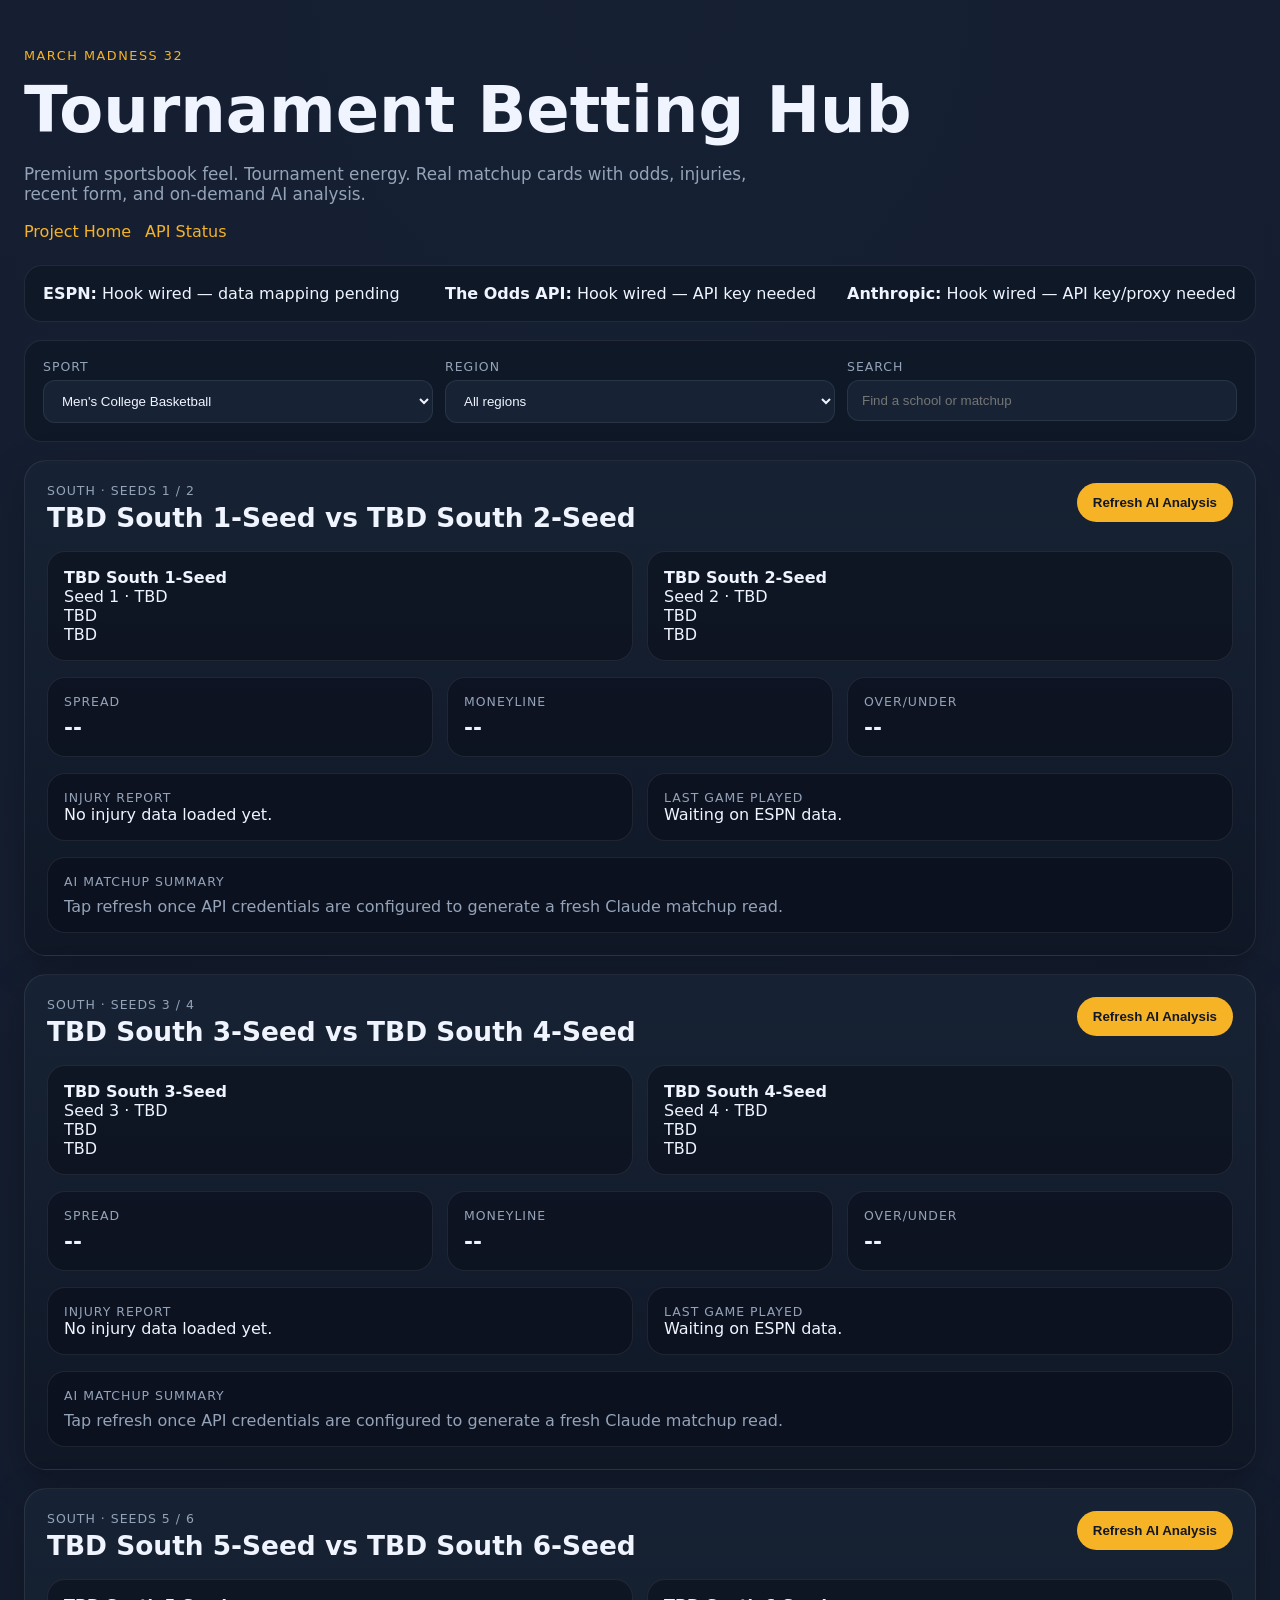
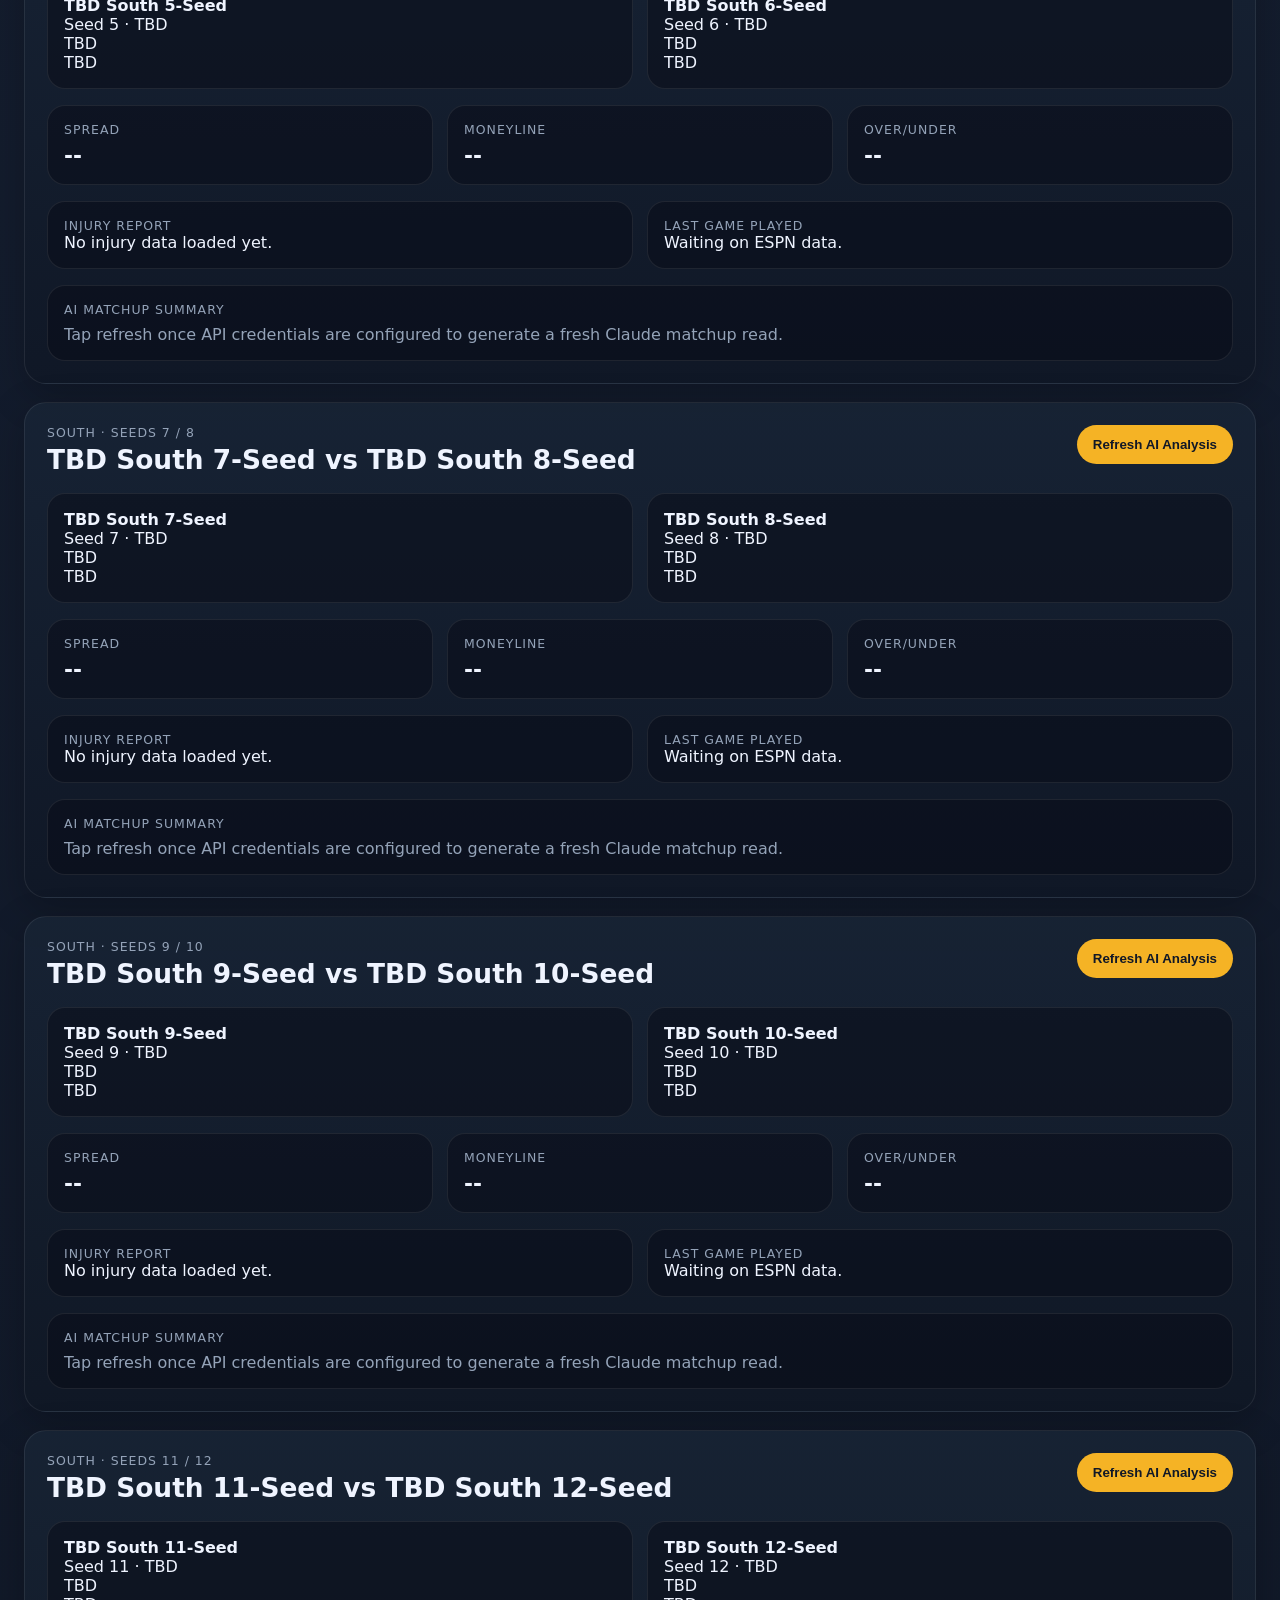
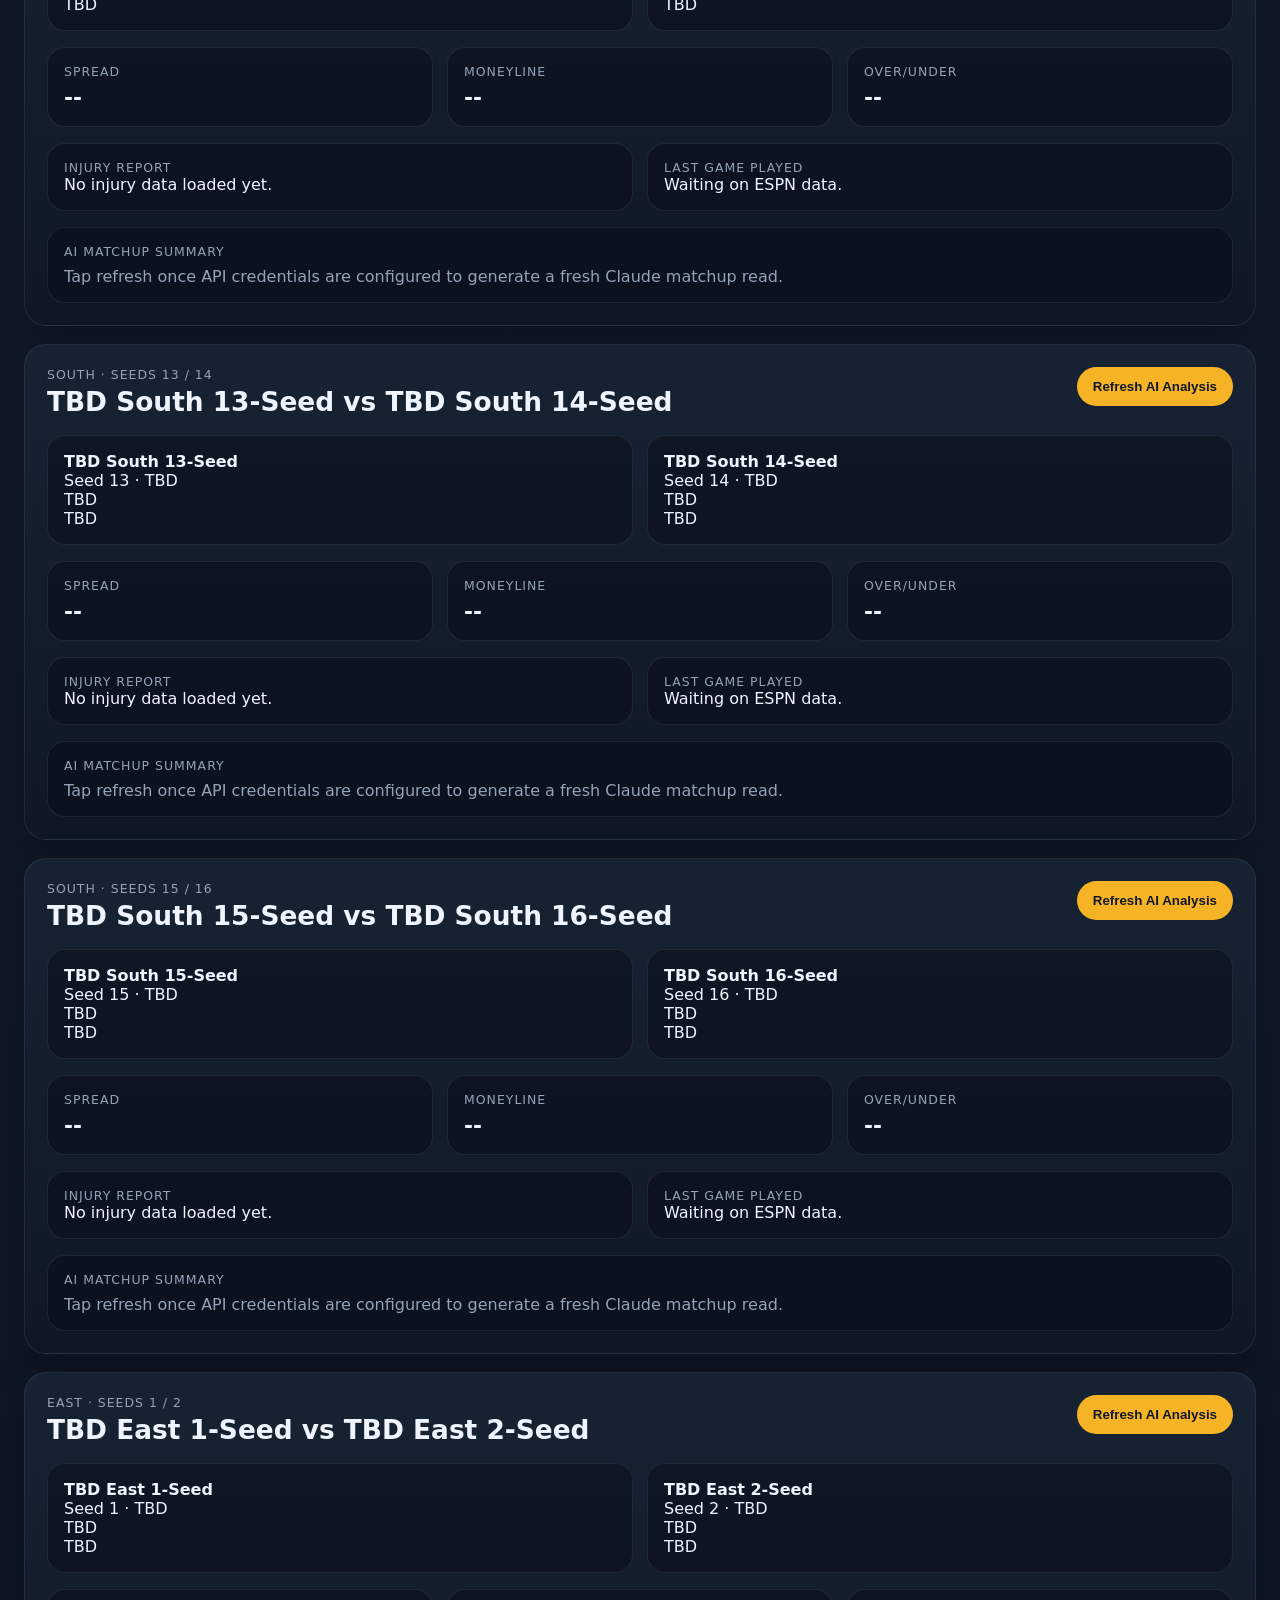
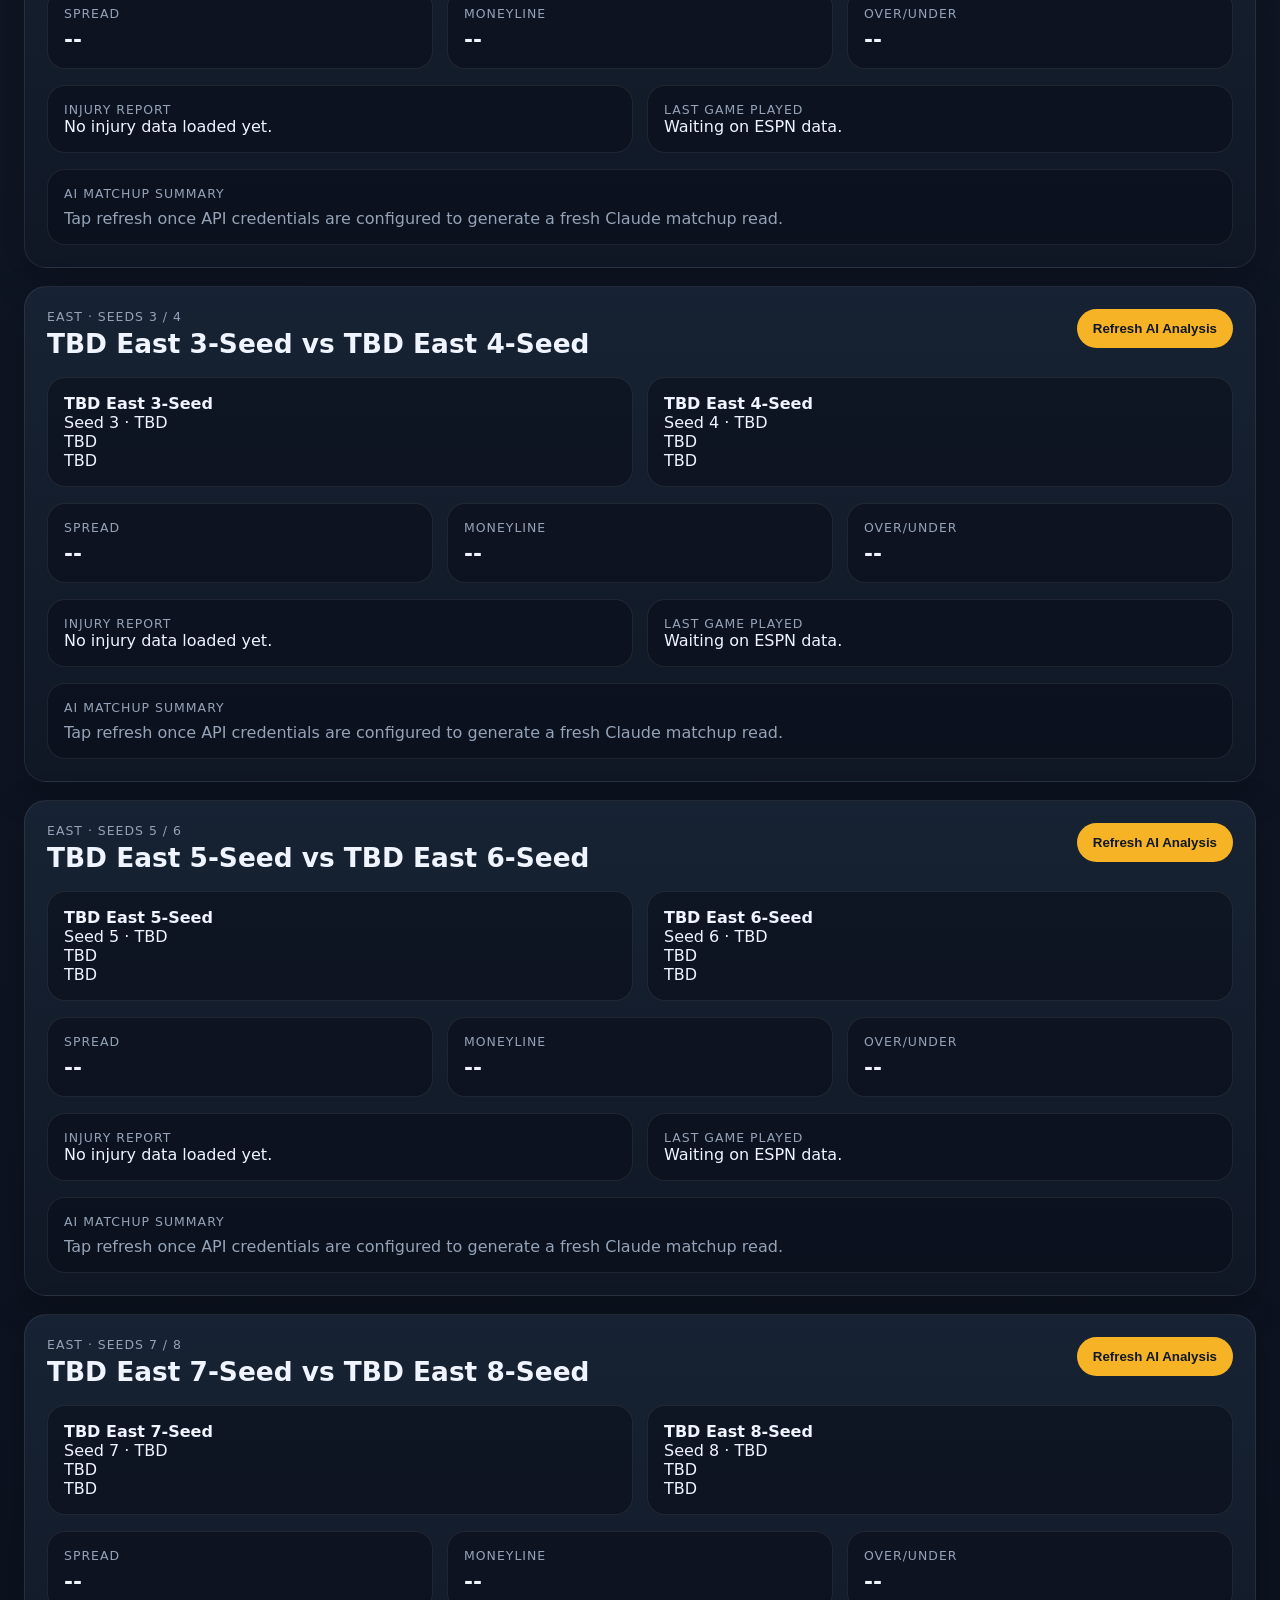
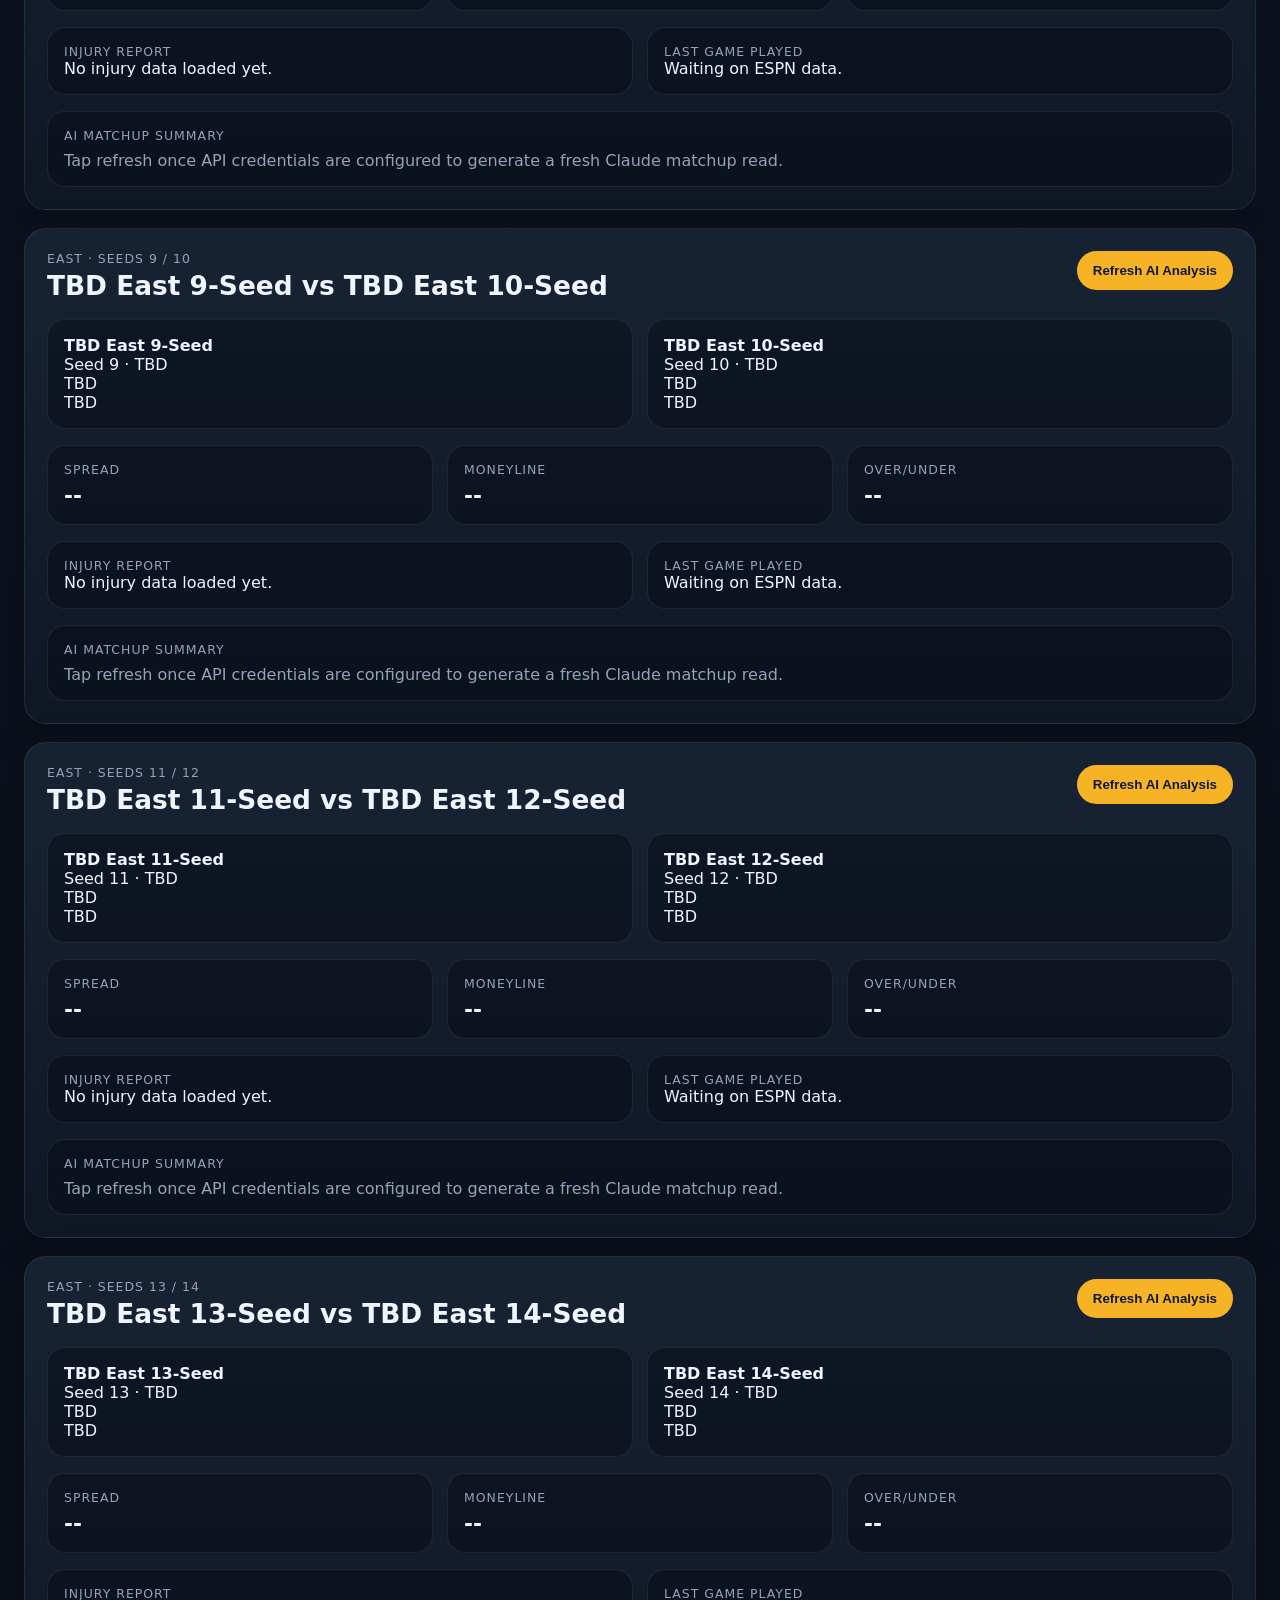
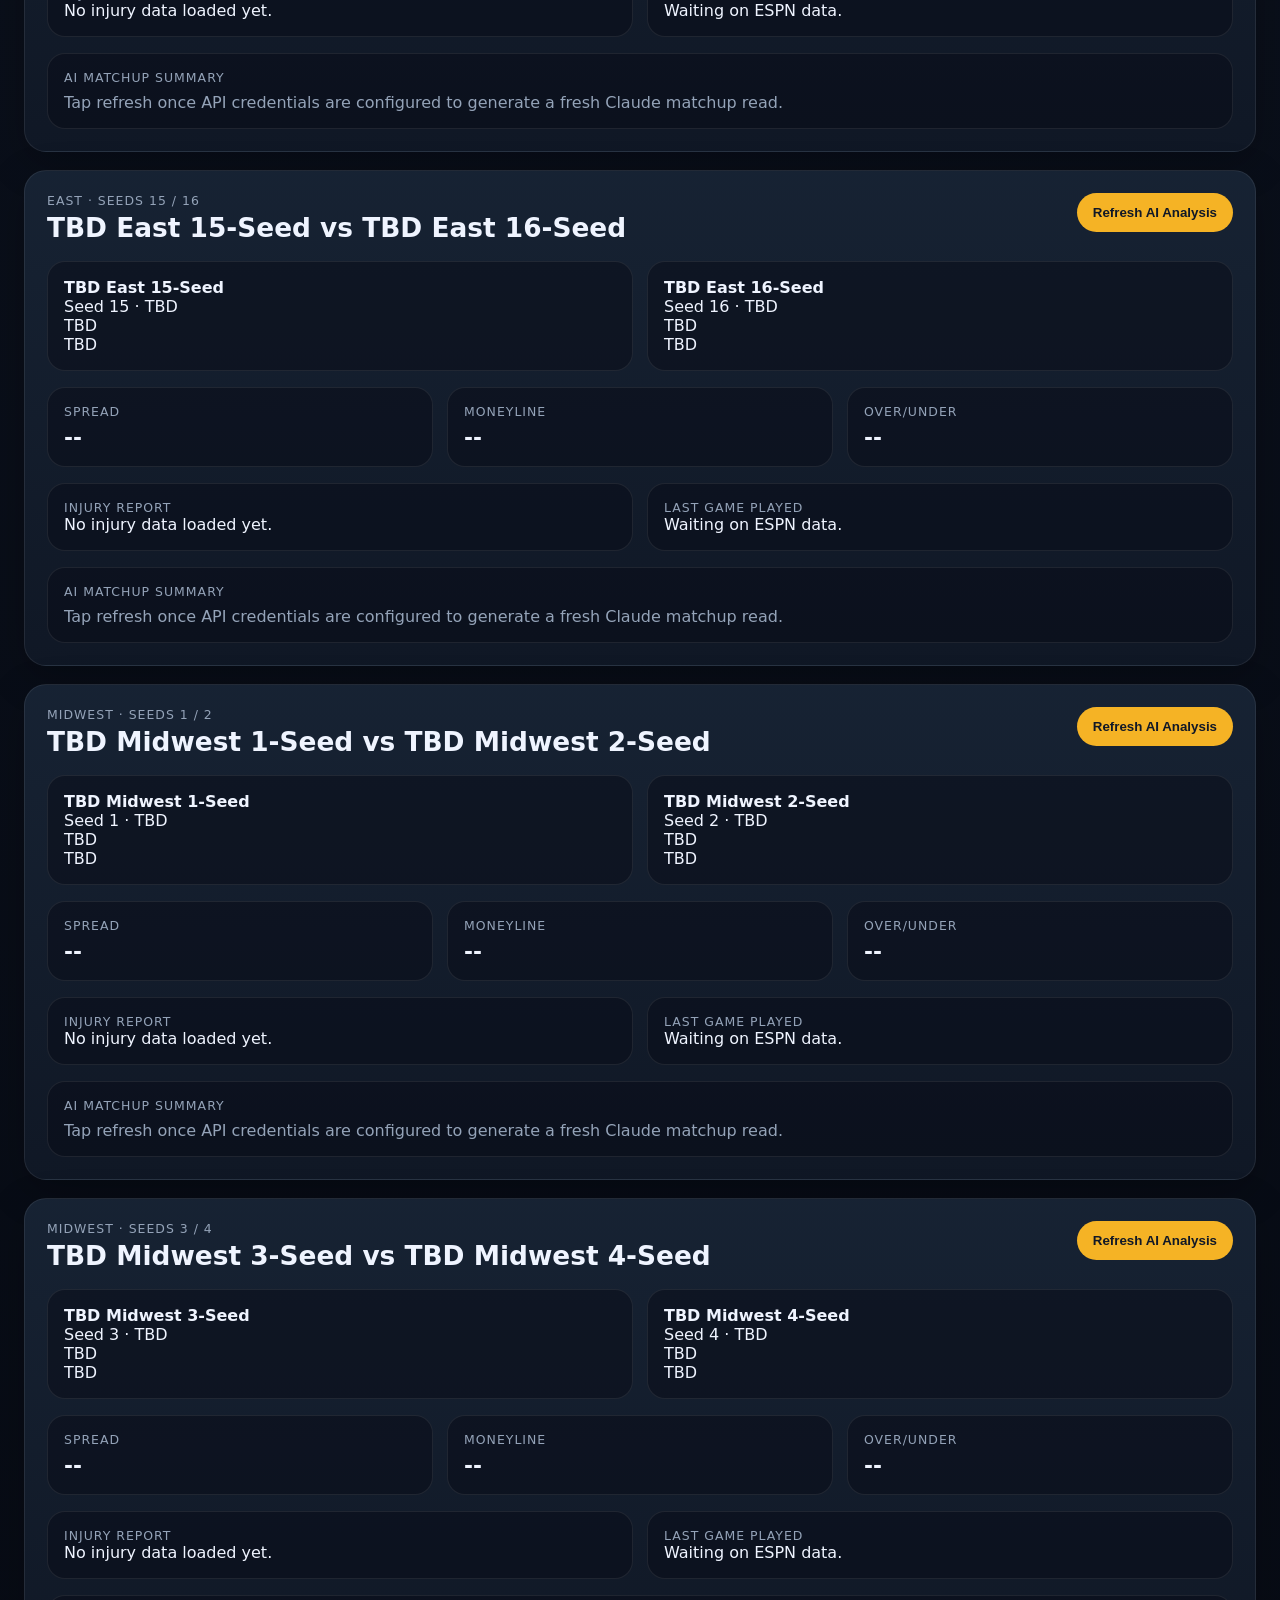
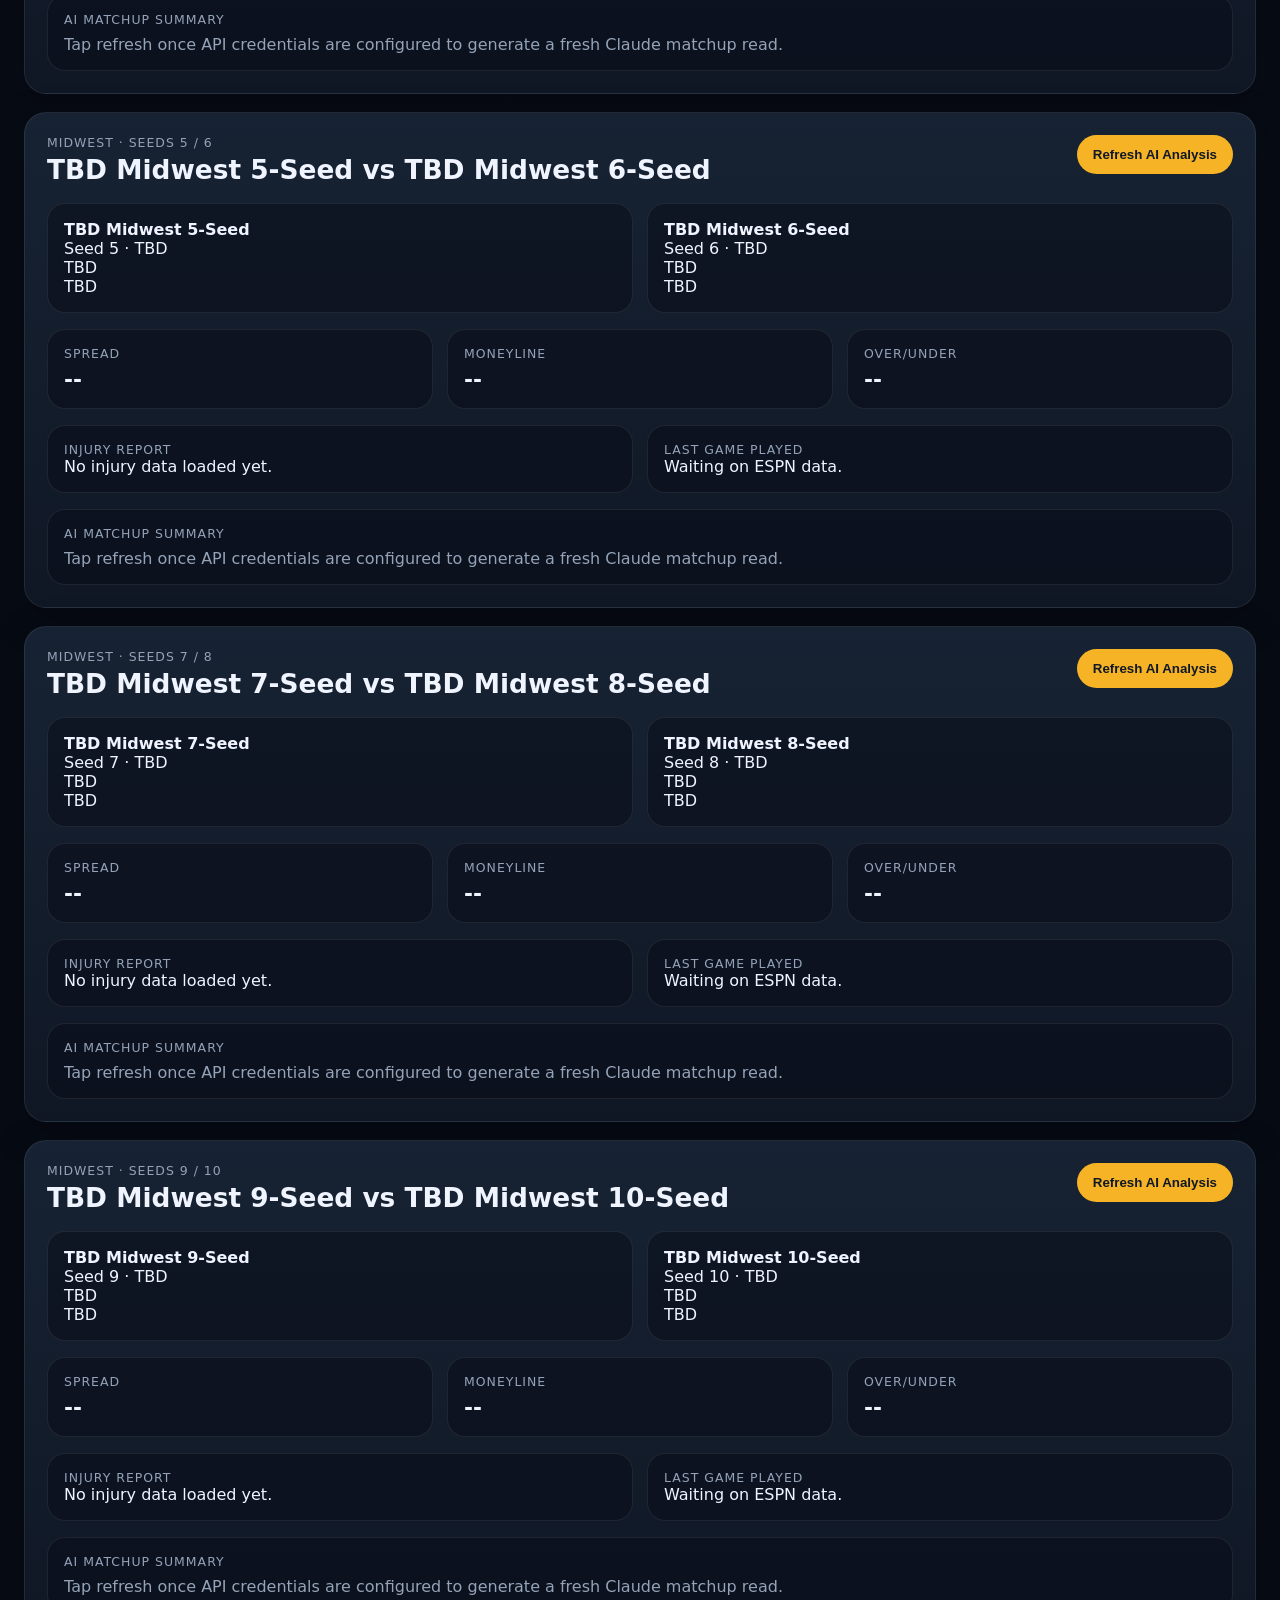
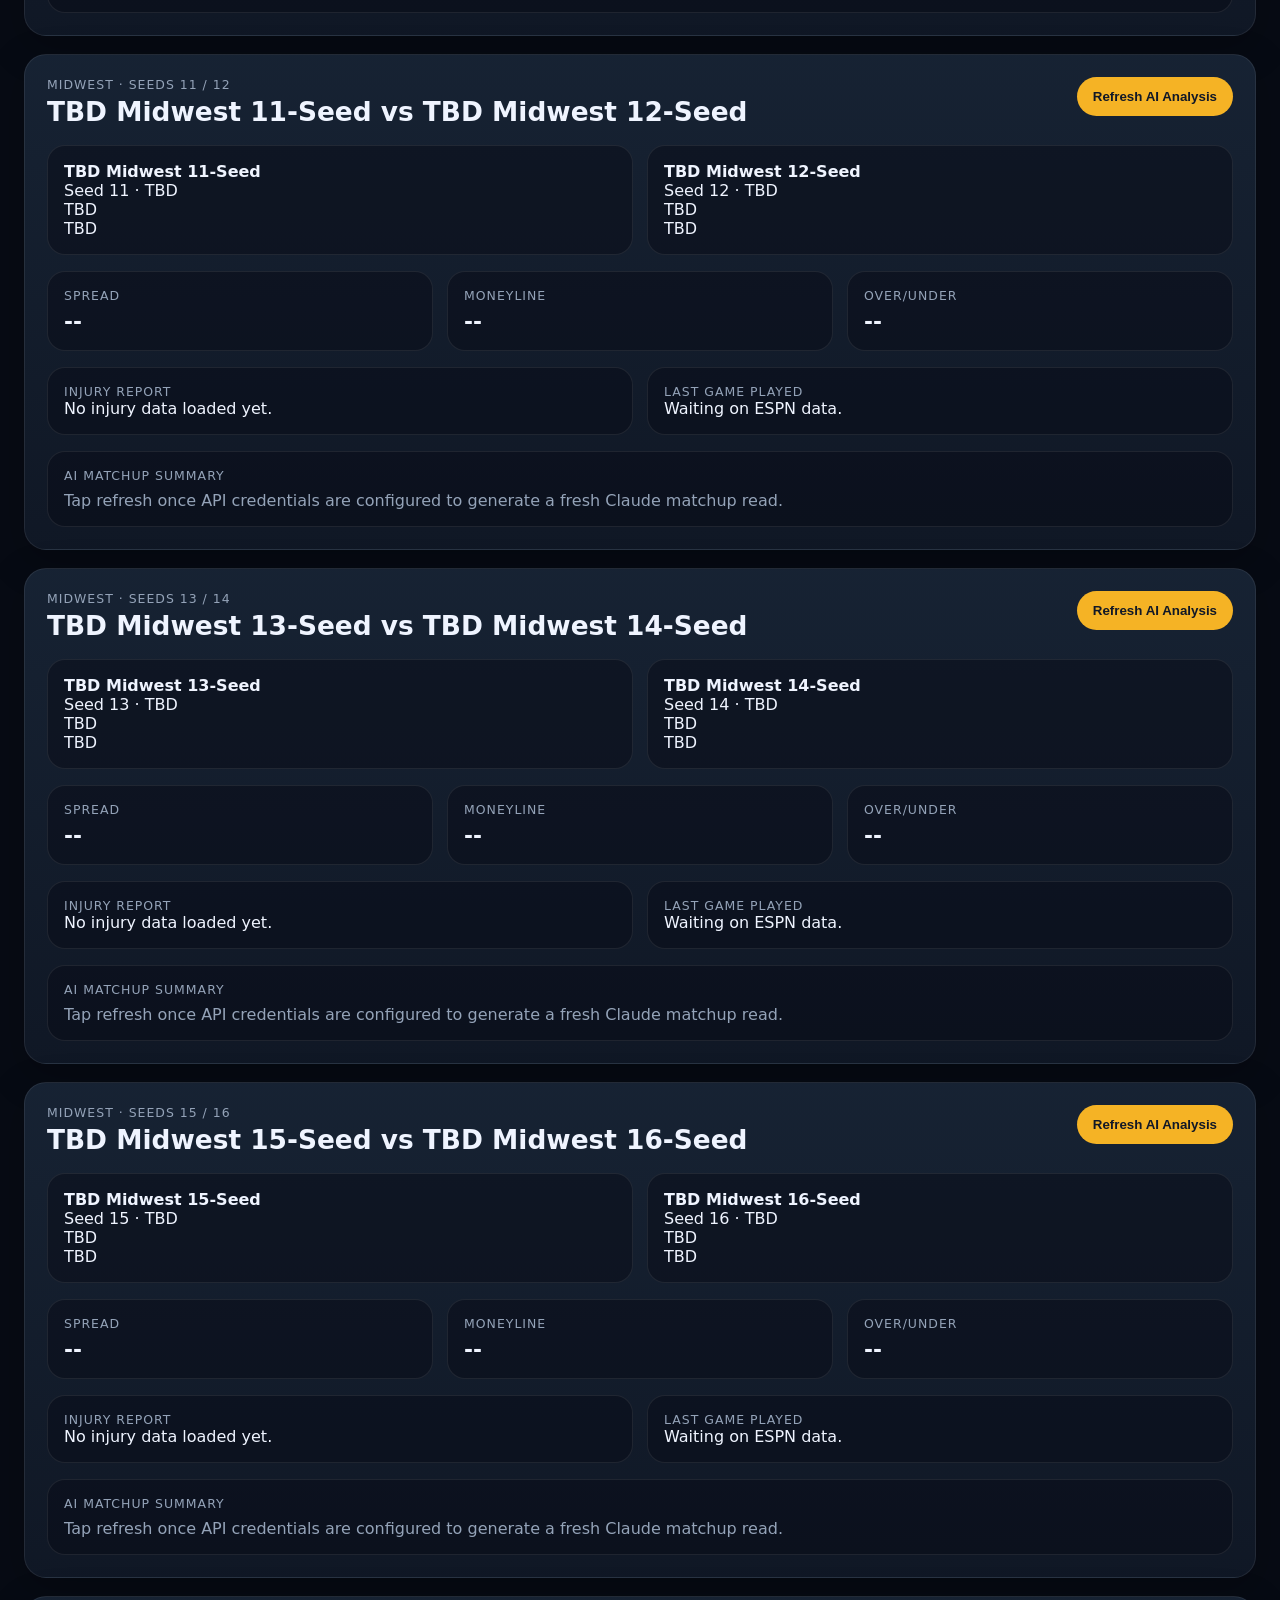
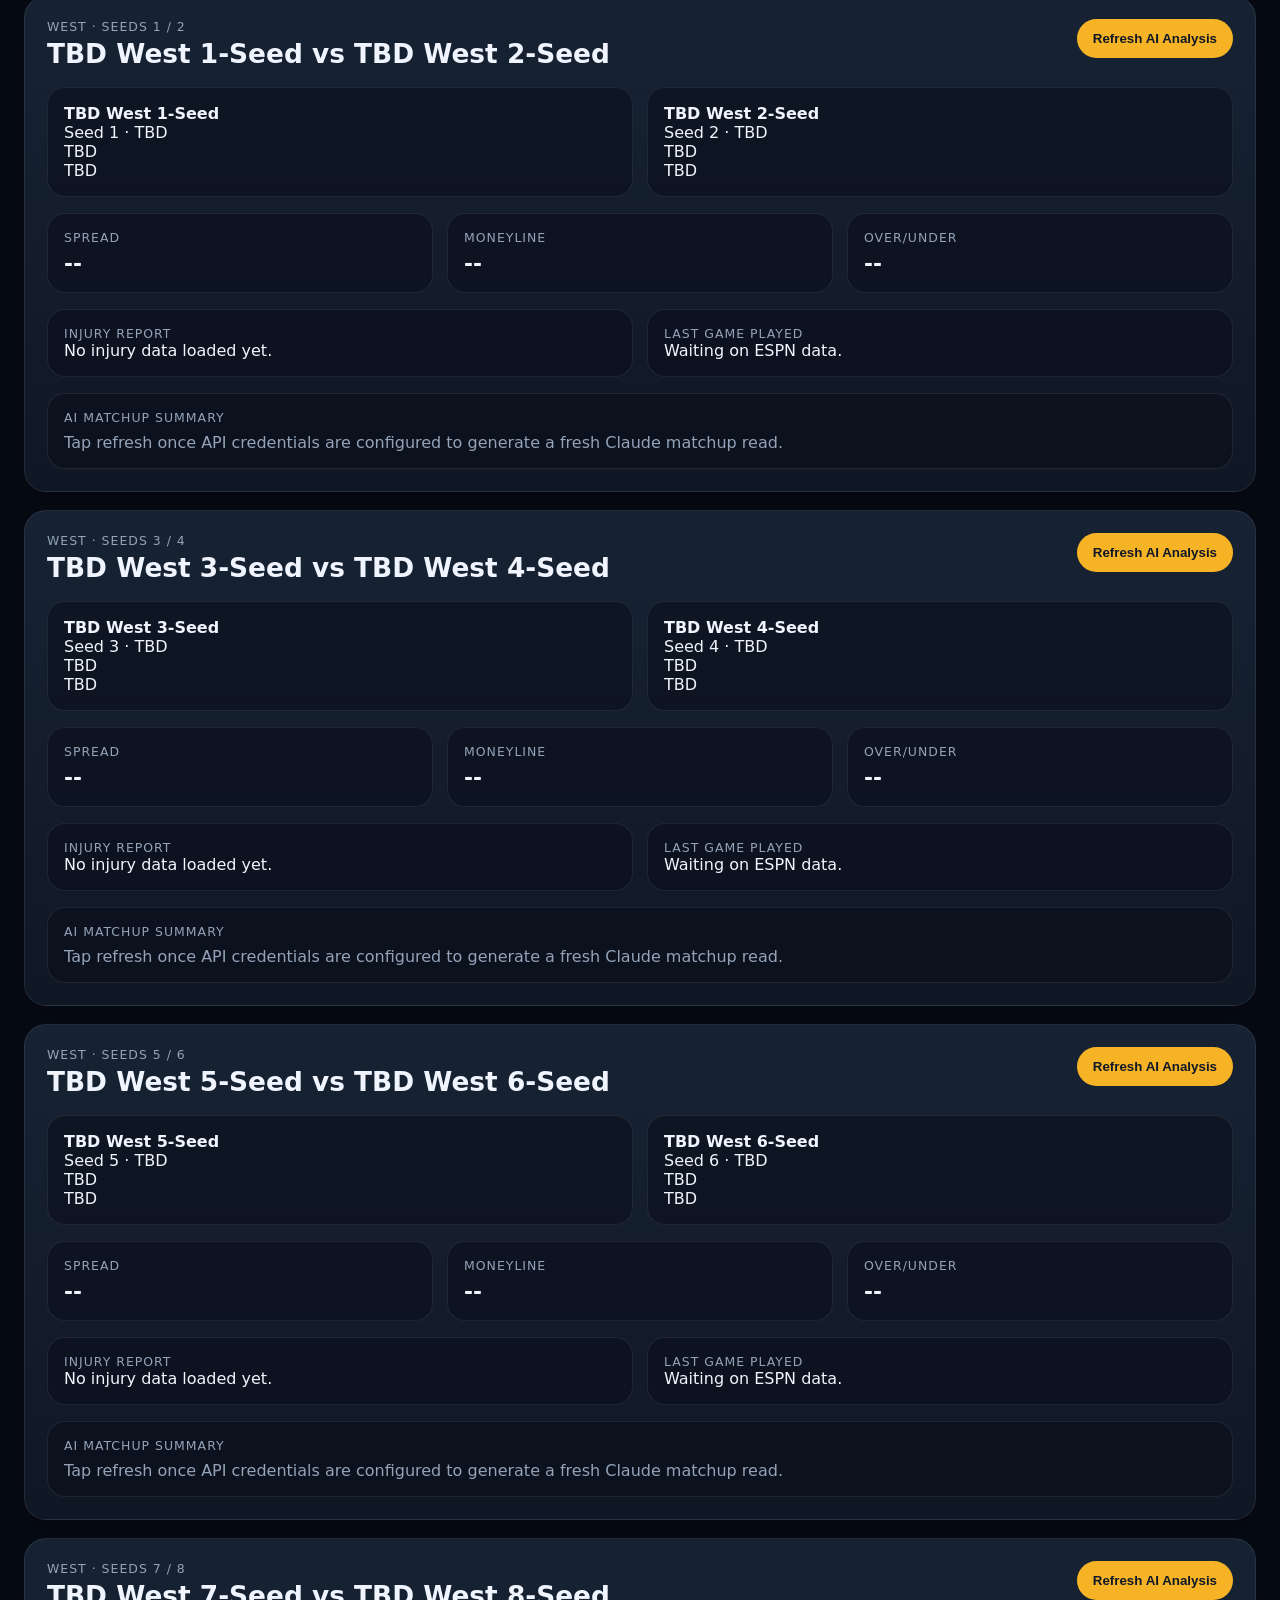
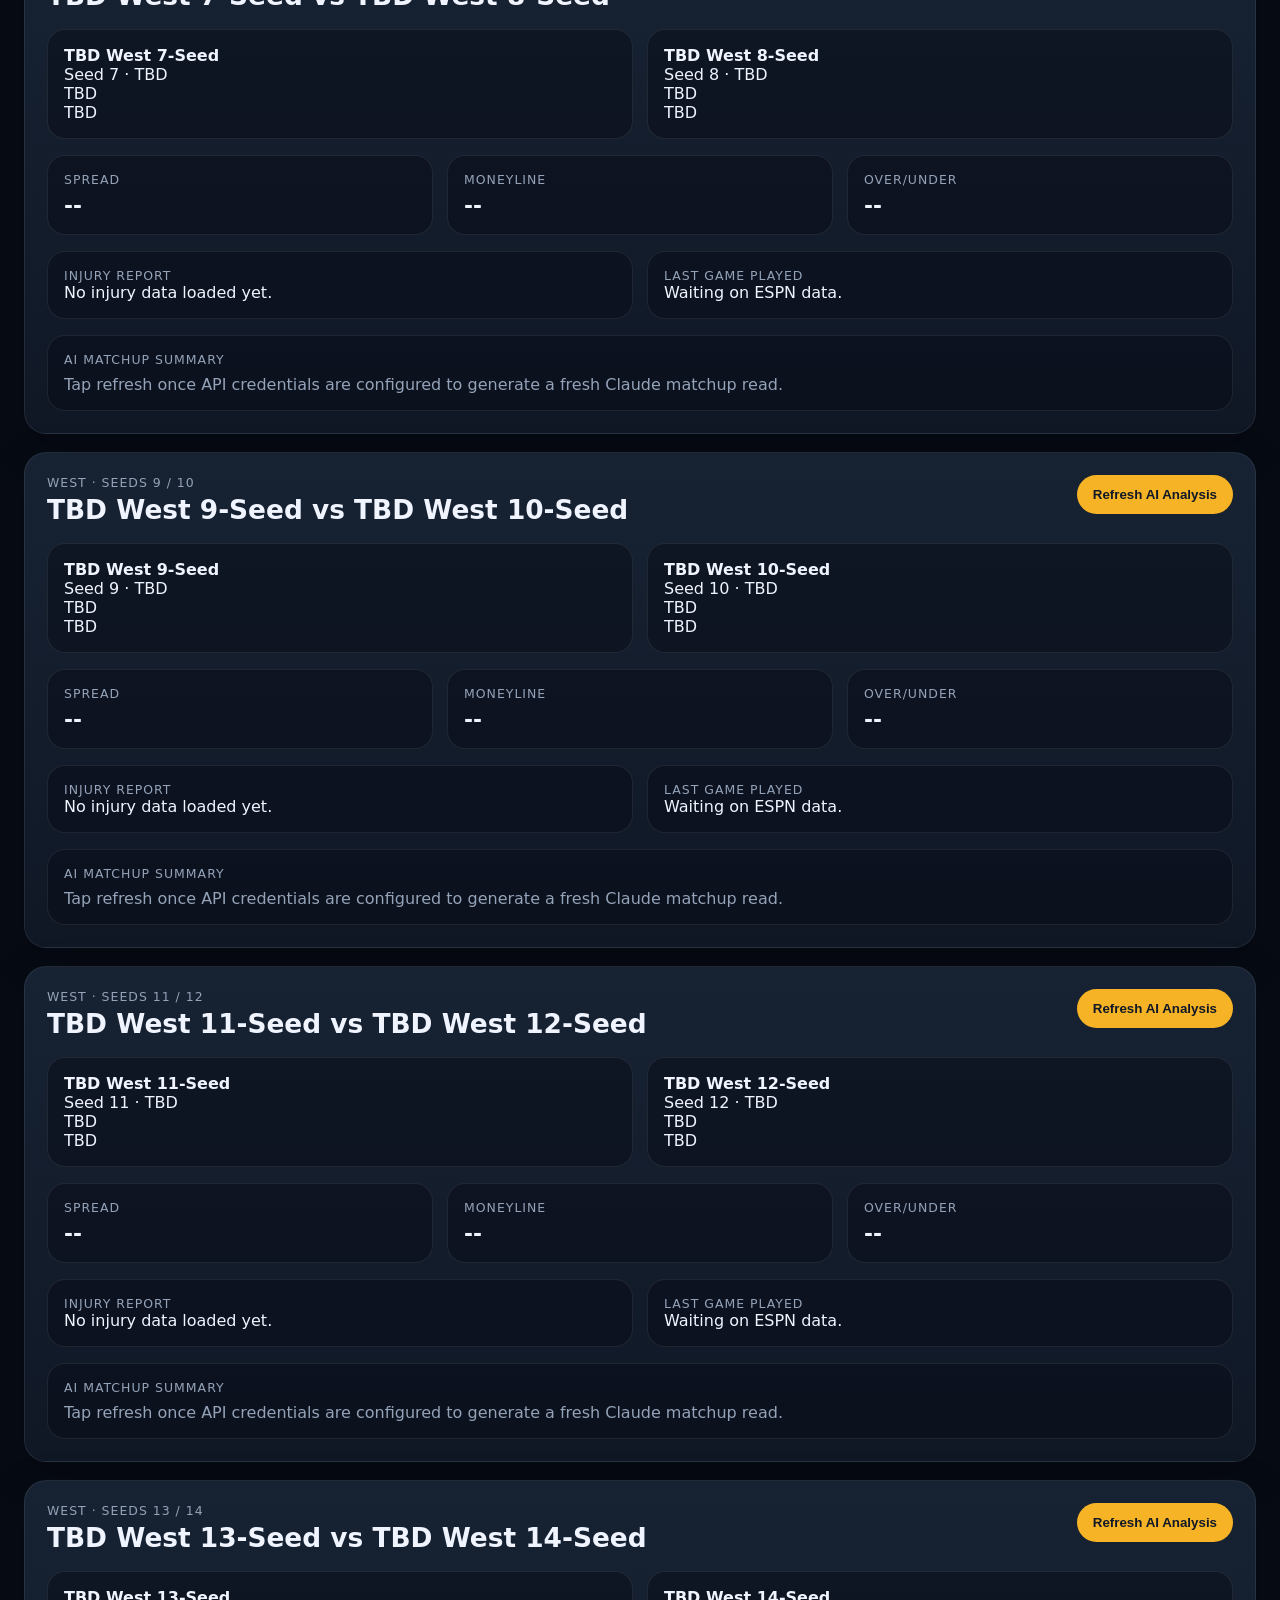
==== betting.html @ 2c8cf5ae "Build initial madness32 betting hub shell" ====
<!DOCTYPE html>
<html lang="en">
<head>
  <meta charset="UTF-8" />
  <meta name="viewport" content="width=device-width, initial-scale=1.0" />
  <title>March Madness 32 — Tournament Betting</title>
  <meta name="description" content="Tournament betting hub for March Madness 32" />
  <link rel="stylesheet" href="style.css" />
</head>
<body class="betting-body">
  <header class="betting-hero">
    <div class="eyebrow">March Madness 32</div>
    <h1>Tournament Betting Hub</h1>
    <p>Premium sportsbook feel. Tournament energy. Real matchup cards with odds, injuries, recent form, and on-demand AI analysis.</p>
    <div class="hero-links">
      <a href="./index.html">Project Home</a>
      <a href="#api-status">API Status</a>
    </div>
  </header>

  <main class="betting-shell">
    <section id="api-status" class="status-bar">
      <div><strong>ESPN:</strong> <span id="espn-status">Ready to connect</span></div>
      <div><strong>The Odds API:</strong> <span id="odds-status">Ready to connect</span></div>
      <div><strong>Anthropic:</strong> <span id="ai-status">Ready to connect</span></div>
    </section>

    <section class="betting-controls">
      <div>
        <label for="sport-select">Sport</label>
        <select id="sport-select">
          <option value="basketball_ncaab">Men's College Basketball</option>
        </select>
      </div>
      <div>
        <label for="region-filter">Region</label>
        <select id="region-filter">
          <option value="all">All regions</option>
          <option value="South">South</option>
          <option value="East">East</option>
          <option value="Midwest">Midwest</option>
          <option value="West">West</option>
          <option value="First Four">First Four</option>
        </select>
      </div>
      <div>
        <label for="search-filter">Search</label>
        <input id="search-filter" placeholder="Find a school or matchup" />
      </div>
    </section>

    <section id="matchups" class="matchup-grid"></section>
  </main>

  <template id="matchup-template">
    <article class="matchup-card">
      <div class="matchup-head">
        <div>
          <div class="matchup-kicker">Round of 64 · Region TBD</div>
          <h2>Team A vs Team B</h2>
        </div>
        <button class="analysis-button" type="button">Refresh AI Analysis</button>
      </div>

      <div class="team-grid">
        <div class="team-panel away-team"></div>
        <div class="team-panel home-team"></div>
      </div>

      <div class="odds-grid">
        <div class="odds-box"><div class="label">Spread</div><div class="value spread-value">--</div></div>
        <div class="odds-box"><div class="label">Moneyline</div><div class="value moneyline-value">--</div></div>
        <div class="odds-box"><div class="label">Over/Under</div><div class="value total-value">--</div></div>
      </div>

      <div class="meta-grid">
        <div class="meta-card">
          <div class="label">Injury report</div>
          <div class="injury-list">No injury data loaded yet.</div>
        </div>
        <div class="meta-card">
          <div class="label">Last game played</div>
          <div class="last-game">Waiting on ESPN data.</div>
        </div>
      </div>

      <div class="analysis-card">
        <div class="label">AI Matchup Summary</div>
        <p class="analysis-copy">Tap refresh once API credentials are configured to generate a fresh Claude matchup read.</p>
      </div>
    </article>
  </template>

  <script type="module" src="app.js"></script>
</body>
</html>
---- style.css ----
:root {
  --bg: #070b14;
  --surface: #101826;
  --surface-2: #172334;
  --text: #eff4ff;
  --muted: #94a3b8;
  --gold: #f5b325;
  --red: #ef4444;
  --green: #22c55e;
  --border: rgba(255,255,255,0.08);
}
* { box-sizing: border-box; }
body {
  margin: 0;
  font-family: Inter, system-ui, sans-serif;
  background: radial-gradient(circle at top, #162033, #070b14 55%);
  color: var(--text);
}
.bettings-body, .betting-body { min-height: 100vh; }
.bettting-shell {}
.bettting-hero {}
.betting-hero {
  max-width: 1280px;
  margin: 0 auto;
  padding: 48px 24px 24px;
}
.eyebrow {
  color: var(--gold);
  text-transform: uppercase;
  letter-spacing: 0.12em;
  font-size: 0.8rem;
}
.betting-hero h1 { font-size: clamp(2.4rem, 5vw, 4.25rem); margin: 10px 0 12px; }
.betting-hero p { max-width: 760px; color: var(--muted); font-size: 1.05rem; }
.hero-links { display: flex; gap: 14px; margin-top: 18px; }
.hero-links a { color: var(--gold); text-decoration: none; }
.betting-shell { max-width: 1280px; margin: 0 auto; padding: 0 24px 64px; }
.status-bar, .betting-controls {
  display: grid;
  grid-template-columns: repeat(auto-fit, minmax(220px, 1fr));
  gap: 12px;
  background: rgba(16,24,38,0.92);
  border: 1px solid var(--border);
  border-radius: 18px;
  padding: 18px;
  margin-bottom: 18px;
}
.betting-controls label { display:block; font-size: 0.78rem; color: var(--muted); margin-bottom: 6px; text-transform: uppercase; letter-spacing: .08em; }
.betting-controls select, .betting-controls input {
  width: 100%; background: var(--surface-2); color: var(--text); border:1px solid var(--border); border-radius: 12px; padding: 12px 14px;
}
.matchup-grid { display:grid; gap: 18px; }
.matchup-card {
  background: linear-gradient(180deg, rgba(23,35,52,0.98), rgba(16,24,38,0.98));
  border: 1px solid var(--border);
  border-radius: 22px;
  padding: 22px;
  box-shadow: 0 12px 40px rgba(0,0,0,0.22);
}
.matchup-head { display:flex; justify-content:space-between; gap:12px; align-items:flex-start; margin-bottom:18px; }
.matchup-head h2 { margin:4px 0 0; font-size:1.65rem; }
.matchup-kicker, .label { color: var(--muted); font-size: .78rem; text-transform: uppercase; letter-spacing: .08em; }
.analysis-button {
  border: 0; border-radius: 999px; padding: 12px 16px; background: var(--gold); color:#111827; font-weight:700; cursor:pointer;
}
.team-grid, .odds-grid, .meta-grid { display:grid; gap: 14px; }
.team-grid { grid-template-columns: repeat(auto-fit, minmax(260px, 1fr)); margin-bottom: 16px; }
.team-panel, .meta-card, .analysis-card, .odds-box {
  background: rgba(7,11,20,0.45); border:1px solid var(--border); border-radius: 18px; padding: 16px;
}
.odds-grid { grid-template-columns: repeat(3, minmax(0, 1fr)); margin-bottom: 16px; }
.odds-box .value { font-size: 1.35rem; font-weight: 800; margin-top: 6px; }
.meta-grid { grid-template-columns: repeat(auto-fit, minmax(240px, 1fr)); margin-bottom: 16px; }
.analysis-copy { margin: 8px 0 0; color: var(--muted); }
@media (max-width: 700px) {
  .betting-hero, .betting-shell { padding-left: 16px; padding-right: 16px; }
  .matchup-head { flex-direction: column; }
  .odds-grid { grid-template-columns: 1fr; }
}
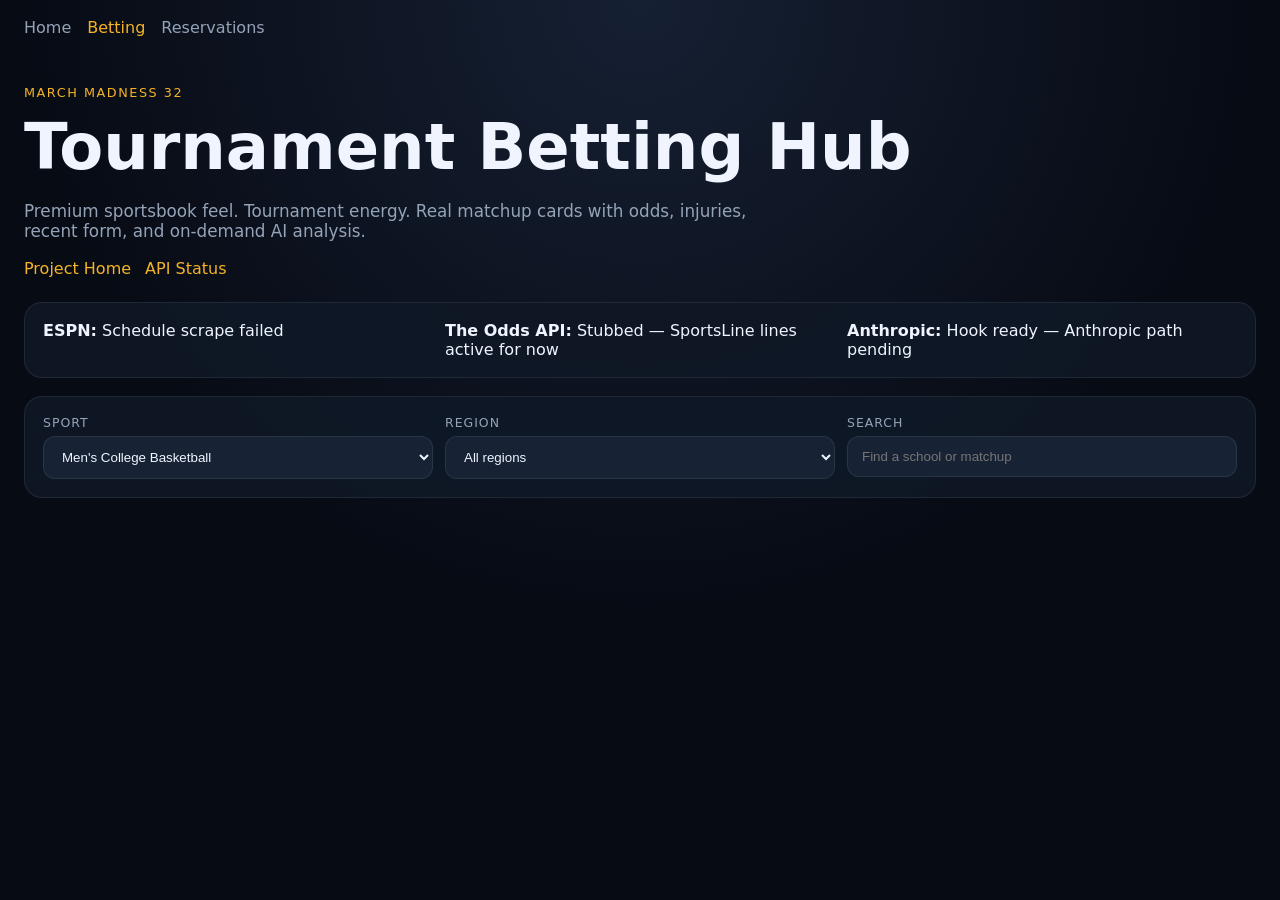
==== commit f6fa1dc7: "Add madness32 reservations page and trip data" ====
--- a/betting.html
+++ b/betting.html
@@ -8,6 +8,11 @@
   <link rel="stylesheet" href="style.css" />
 </head>
 <body class="betting-body">
+  <nav class="site-nav">
+    <a href="./index.html">Home</a>
+    <a href="./betting.html" class="active">Betting</a>
+    <a href="./reservations.html">Reservations</a>
+  </nav>
   <header class="betting-hero">
     <div class="eyebrow">March Madness 32</div>
     <h1>Tournament Betting Hub</h1>
--- a/style.css
+++ b/style.css
@@ -77,3 +77,59 @@
   .matchup-head { flex-direction: column; }
   .odds-grid { grid-template-columns: 1fr; }
 }
+
+.small-line { margin-top: 8px; color: var(--muted); }
+.ats-dot { display:inline-flex; align-items:center; justify-content:center; width:22px; height:22px; border-radius:999px; font-size:.72rem; font-weight:700; margin-left:6px; }
+.ats-dot.win { background: rgba(34,197,94,.18); color: var(--green); }
+.ats-dot.loss { background: rgba(239,68,68,.18); color: var(--red); }
+.team-panel-block strong { display:block; margin-bottom:6px; font-size:1.08rem; }
+
+.site-nav {
+  max-width: 1280px;
+  margin: 0 auto;
+  padding: 18px 24px 0;
+  display: flex;
+  gap: 16px;
+}
+.site-nav a { color: var(--muted); text-decoration: none; }
+.site-nav a.active, .site-nav a:hover { color: var(--gold); }
+.policy-banner {
+  margin-bottom: 18px;
+  padding: 14px 16px;
+  border: 1px solid var(--border);
+  border-radius: 16px;
+  background: rgba(16,24,38,0.88);
+  color: var(--muted);
+}
+.policy-banner a { color: var(--gold); }
+.reservation-ticket-list { display: grid; gap: 18px; }
+.ticket-card {
+  background: linear-gradient(180deg, rgba(22, 32, 51, 0.98), rgba(12, 18, 31, 0.98));
+  border: 1px solid rgba(245, 179, 37, 0.18);
+  border-radius: 22px;
+  padding: 24px;
+  box-shadow: 0 12px 40px rgba(0,0,0,0.18);
+}
+.ticket-date { color: var(--gold); font-family: Georgia, serif; font-size: 1.55rem; margin-bottom: 8px; }
+.ticket-card h2 { margin: 0 0 10px; font-size: 1.8rem; }
+.confirmation-pill {
+  display: inline-flex; gap: 8px; align-items: center;
+  font-family: ui-monospace, SFMono-Regular, monospace;
+  border: 1px solid rgba(245, 179, 37, 0.18);
+  border-radius: 999px;
+  padding: 8px 12px;
+  background: rgba(245,179,37,0.08);
+  margin-bottom: 14px;
+}
+.badge-row { display: flex; flex-wrap: wrap; gap: 10px; margin-bottom: 14px; }
+.info-badge {
+  display:inline-flex; padding: 8px 12px; border-radius: 999px;
+  background: rgba(255,255,255,0.06); border:1px solid var(--border);
+}
+.host-note { font-style: italic; color: var(--muted); margin: 0 0 16px; }
+.ticket-contact {
+  display:grid; grid-template-columns: repeat(auto-fit,minmax(220px,1fr)); gap: 14px;
+  padding-top: 12px; border-top: 1px solid rgba(255,255,255,0.06);
+}
+.ticket-contact a { color: var(--gold); text-decoration: none; }
+.parking-note, .grace-note { margin-top: 14px; color: var(--muted); font-size: .92rem; }
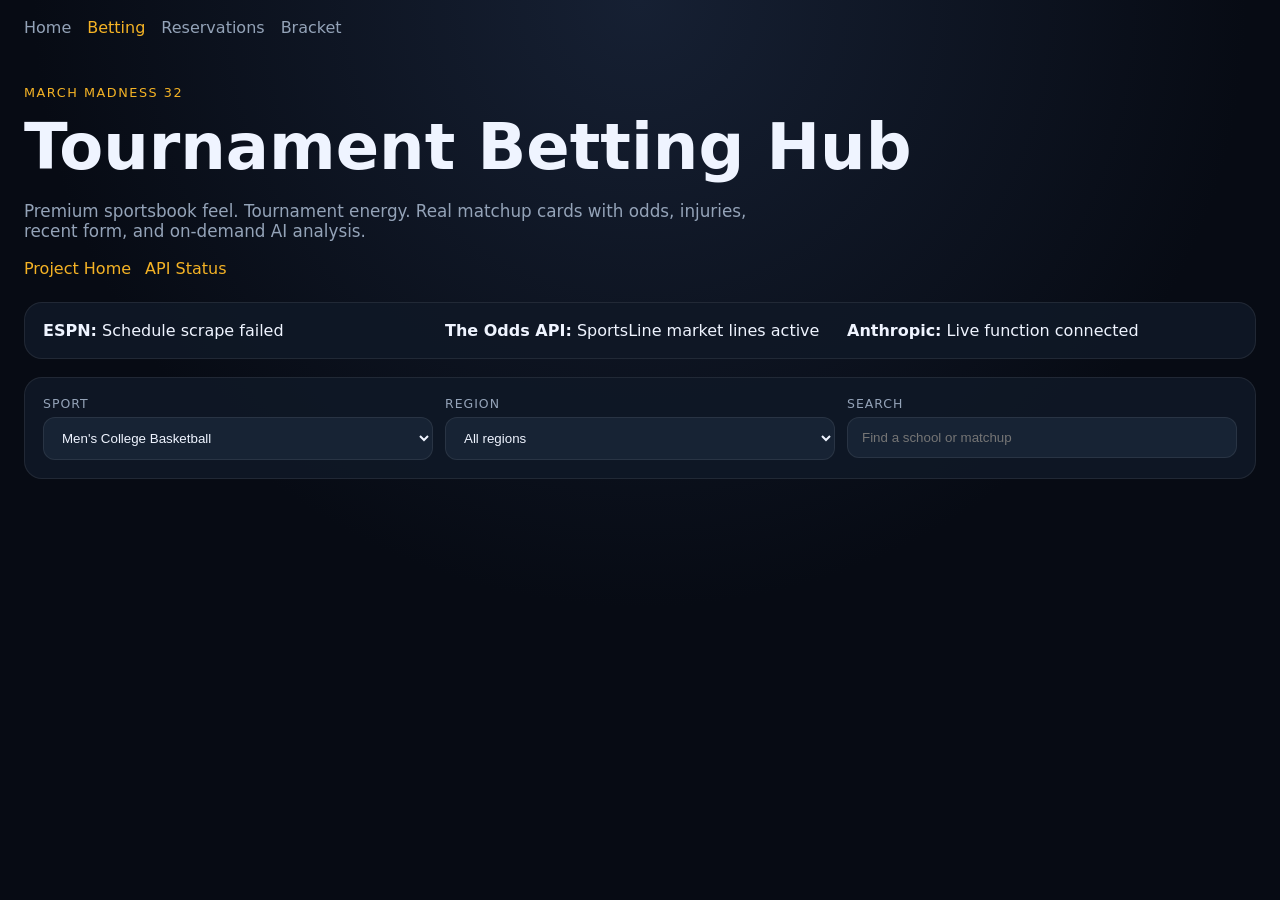
==== commit 53c3d1d0: "Add madness32 home and bracket pages" ====
--- a/betting.html
+++ b/betting.html
@@ -12,6 +12,7 @@
     <a href="./index.html">Home</a>
     <a href="./betting.html" class="active">Betting</a>
     <a href="./reservations.html">Reservations</a>
+    <a href="./bracket.html">Bracket</a>
   </nav>
   <header class="betting-hero">
     <div class="eyebrow">March Madness 32</div>
--- a/style.css
+++ b/style.css
@@ -110,8 +110,13 @@
   padding: 24px;
   box-shadow: 0 12px 40px rgba(0,0,0,0.18);
 }
+.ticket-card.pieros { background: linear-gradient(180deg, rgba(64, 15, 25, 0.95), rgba(19, 10, 14, 0.98)); }
+.ticket-card.motherwolf { background: linear-gradient(180deg, rgba(84, 54, 12, 0.95), rgba(24, 16, 10, 0.98)); }
+.ticket-card.tavern { background: linear-gradient(180deg, rgba(15, 32, 64, 0.96), rgba(9, 16, 32, 0.98)); }
+.ticket-card.dons { background: linear-gradient(180deg, rgba(28, 46, 36, 0.96), rgba(39, 19, 24, 0.98)); }
 .ticket-date { color: var(--gold); font-family: Georgia, serif; font-size: 1.55rem; margin-bottom: 8px; }
 .ticket-card h2 { margin: 0 0 10px; font-size: 1.8rem; }
+.reservation-bio { color: var(--text); line-height: 1.7; margin: 0 0 16px; }
 .confirmation-pill {
   display: inline-flex; gap: 8px; align-items: center;
   font-family: ui-monospace, SFMono-Regular, monospace;
@@ -127,9 +132,58 @@
   background: rgba(255,255,255,0.06); border:1px solid var(--border);
 }
 .host-note { font-style: italic; color: var(--muted); margin: 0 0 16px; }
+.owner-pill { background: rgba(255,255,255,0.08); }
+.must-order-block { margin: 16px 0; padding: 14px 16px; border-radius: 14px; border: 1px solid var(--border); background: rgba(255,255,255,0.04); }
+.must-order-block ul { margin: 10px 0 0; padding-left: 0; list-style: none; display: grid; gap: 8px; }
+.award-badges { display: flex; flex-wrap: wrap; gap: 10px; margin: 0 0 16px; }
+.award-badge { display: inline-flex; padding: 7px 12px; border-radius: 999px; background: rgba(245,179,37,0.12); border: 1px solid rgba(245,179,37,0.2); color: var(--gold); font-size: .84rem; }
 .ticket-contact {
   display:grid; grid-template-columns: repeat(auto-fit,minmax(220px,1fr)); gap: 14px;
   padding-top: 12px; border-top: 1px solid rgba(255,255,255,0.06);
 }
 .ticket-contact a { color: var(--gold); text-decoration: none; }
 .parking-note, .grace-note { margin-top: 14px; color: var(--muted); font-size: .92rem; }
+
+.game-log-details { margin-bottom: 16px; }
+.game-log-details summary { cursor: pointer; color: var(--gold); margin-bottom: 10px; }
+.log-table-wrap { overflow-x: auto; margin-top: 10px; }
+.log-table { width: 100%; border-collapse: collapse; }
+.log-table th, .log-table td { padding: 8px 10px; border-bottom: 1px solid rgba(255,255,255,0.08); text-align: left; }
+.log-win { color: var(--green); }
+.log-loss { color: var(--red); }
+.analysis-results { display: grid; gap: 10px; margin-top: 10px; }
+.analysis-header-row { display:flex; justify-content:space-between; gap:12px; align-items:center; }
+.grade-badge { display:inline-flex; min-width:36px; justify-content:center; padding:6px 10px; border-radius:999px; font-weight:800; }
+.grade-a { background: rgba(34,197,94,.18); color: var(--green); }
+.grade-b { background: rgba(245,179,37,.18); color: var(--gold); }
+.grade-c { background: rgba(148,163,184,.18); color: var(--muted); }
+.analysis-timestamp { color: var(--muted); font-size: .86rem; }
+.games-today-block { margin: 16px 0; padding: 12px 14px; border-radius: 14px; background: rgba(255,255,255,0.04); border: 1px solid var(--border); }
+
+.home-hero { max-width: 1280px; margin: 0 auto; min-height: 420px; padding: 64px 24px; background-size: cover; background-position: center; border-radius: 28px; display:flex; flex-direction:column; justify-content:flex-end; }
+.home-subtitle { font-size: 1.1rem; color: var(--muted); }
+.home-tagline { font-size: 1.15rem; color: var(--gold); }
+.stat-row, .quick-nav-grid, .bracket-grid-shell { display:grid; gap:18px; }
+.stat-row { grid-template-columns: repeat(4, minmax(0,1fr)); margin: 24px 0; }
+.stat-card, .quick-nav-card { background: rgba(16,24,38,.92); border:1px solid var(--border); border-radius: 18px; padding: 20px; text-decoration:none; color: var(--text); }
+.stat-card strong { display:block; font-size: 2rem; color: var(--gold); }
+.trip-block { display:grid; gap:10px; background: rgba(16,24,38,.92); border:1px solid var(--border); border-radius:18px; padding:20px; margin-bottom: 24px; }
+.quick-nav-grid { grid-template-columns: repeat(auto-fit, minmax(220px, 1fr)); }
+.quick-nav-card span { display:block; font-size: 1.4rem; margin-bottom: 10px; }
+.quick-nav-card strong { display:block; margin-bottom: 6px; }
+.site-footer { max-width: 1280px; margin: 24px auto 40px; padding: 0 24px; color: var(--muted); }
+.round-grid { display:grid; grid-template-columns: repeat(8, 1fr); gap:12px; margin-top:12px; }
+.round-grid span { display:grid; place-items:center; min-height:70px; border-radius:14px; background: rgba(255,255,255,0.05); border:1px solid var(--border); font-weight:700; color: var(--gold); }
+.split-block { margin-top: 12px; }
+.split-row { display:grid; grid-template-columns: 1fr 2fr 1fr; gap:10px; align-items:center; font-size:.86rem; }
+.bar { height: 10px; border-radius: 999px; background: rgba(255,255,255,0.08); overflow:hidden; }
+.fill { height: 100%; }
+.fill.gold { background: linear-gradient(90deg, var(--gold), #fcd34d); }
+.expert-pick { margin-top: 10px; padding-top: 10px; border-top: 1px solid rgba(255,255,255,0.06); }
+.sharp-take { color: var(--gold); font-style: italic; }
+@media (max-width: 700px) {
+  .stat-row { grid-template-columns: repeat(2, minmax(0,1fr)); }
+  .home-hero { min-height: 320px; padding: 40px 16px; border-radius: 20px; }
+  .round-grid { grid-template-columns: repeat(4, 1fr); }
+  .split-row { grid-template-columns: 1fr; }
+}
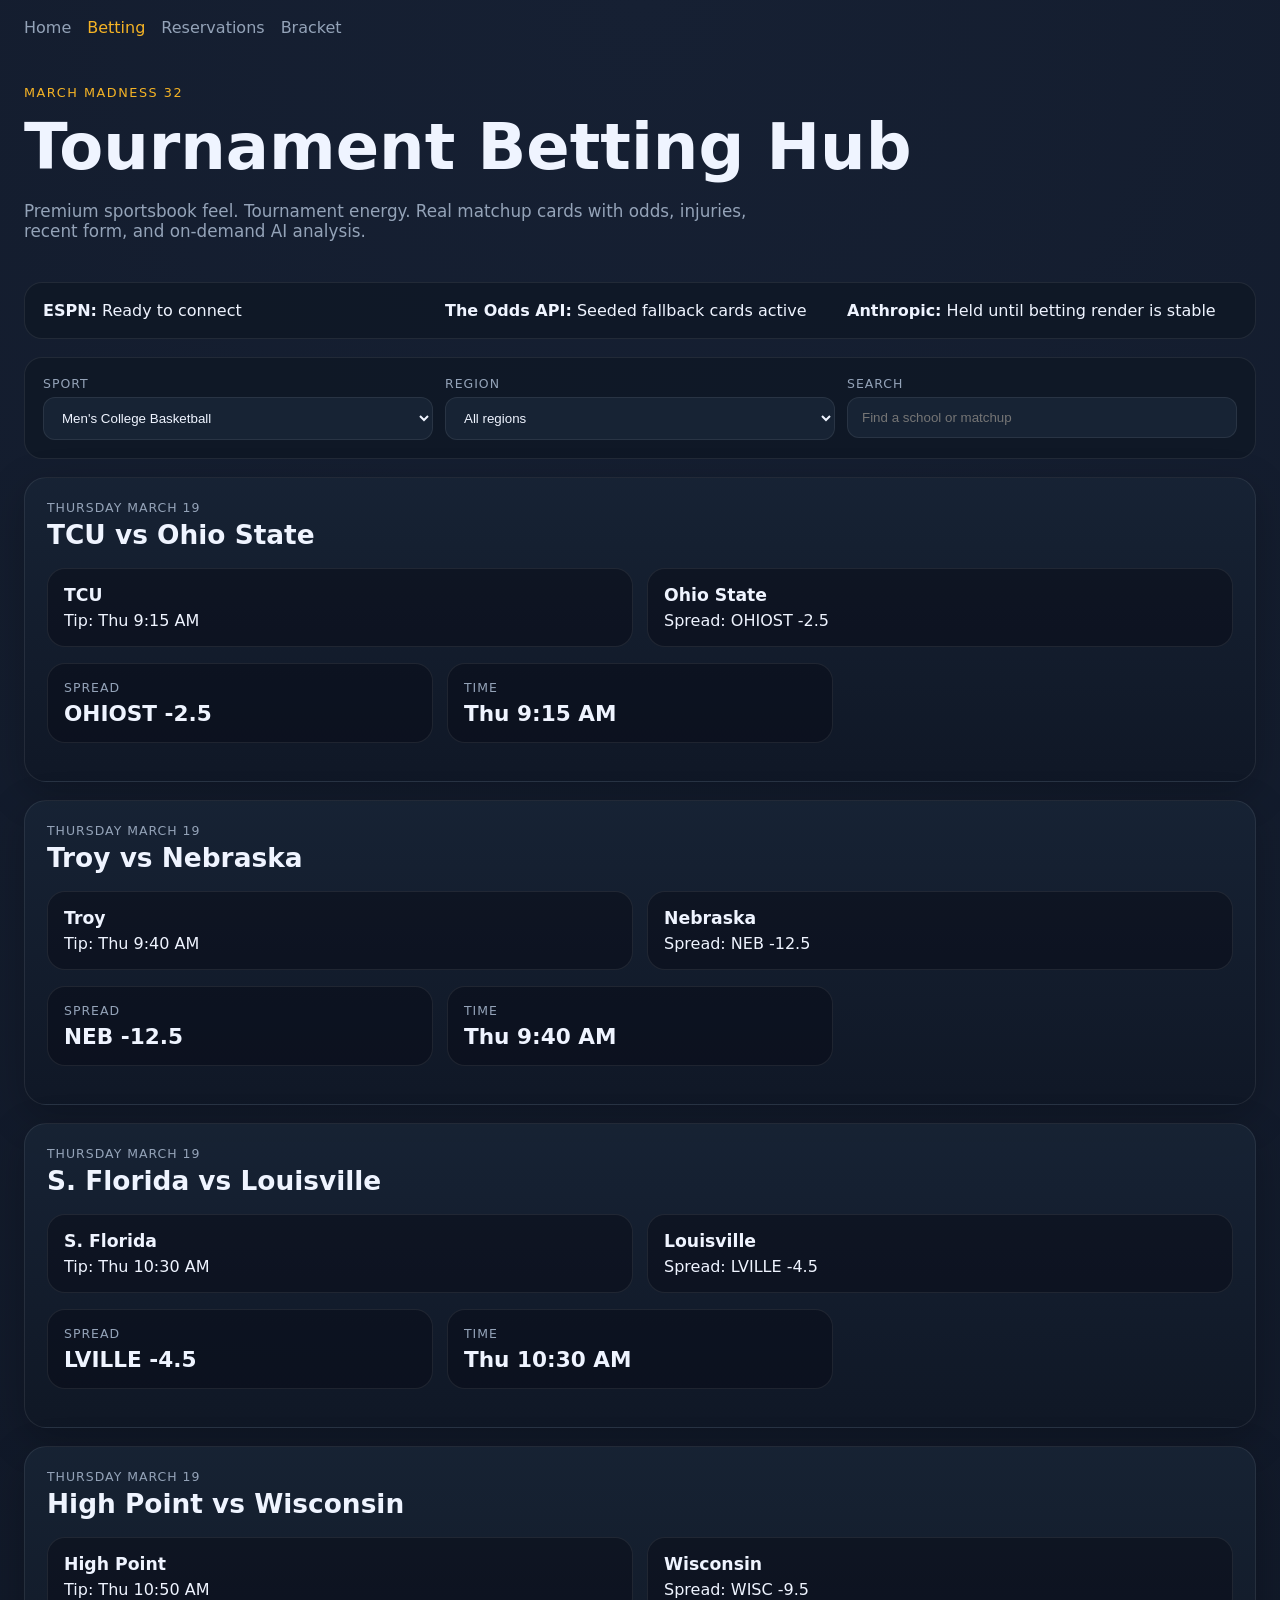
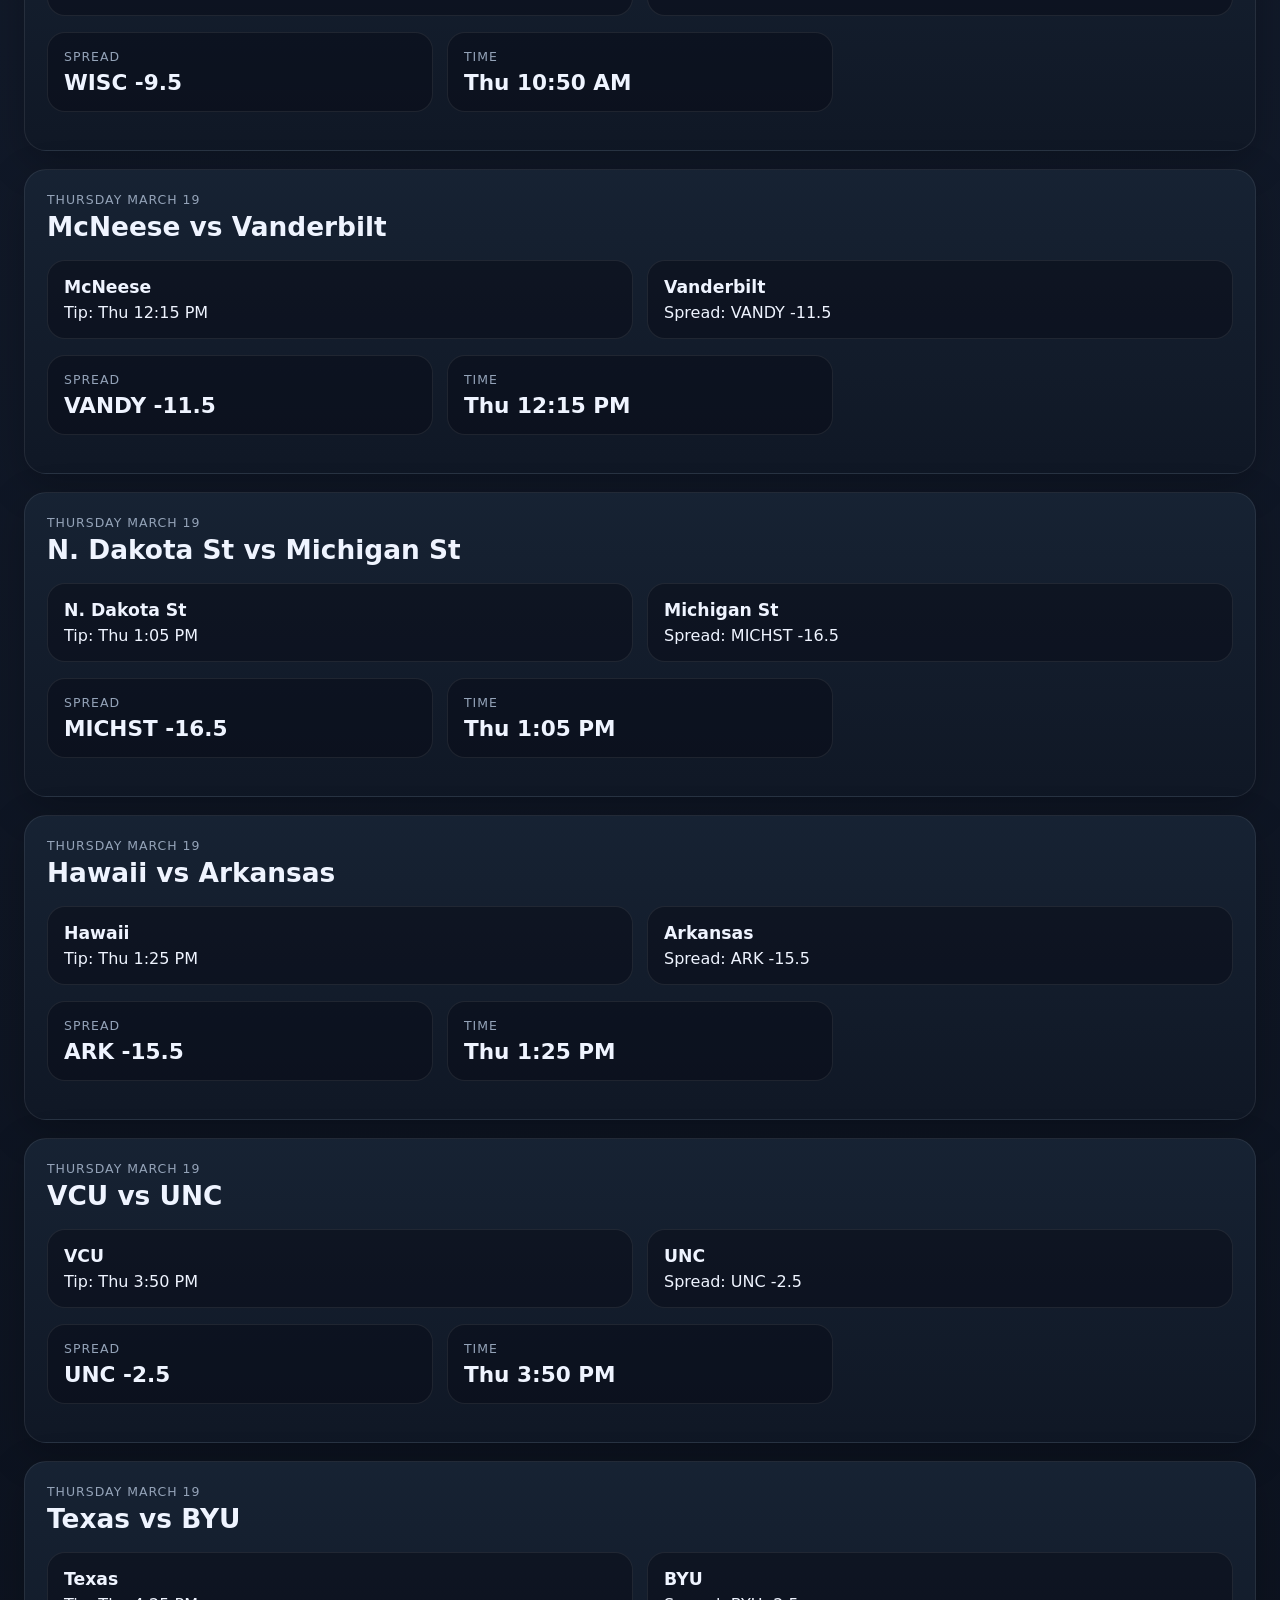
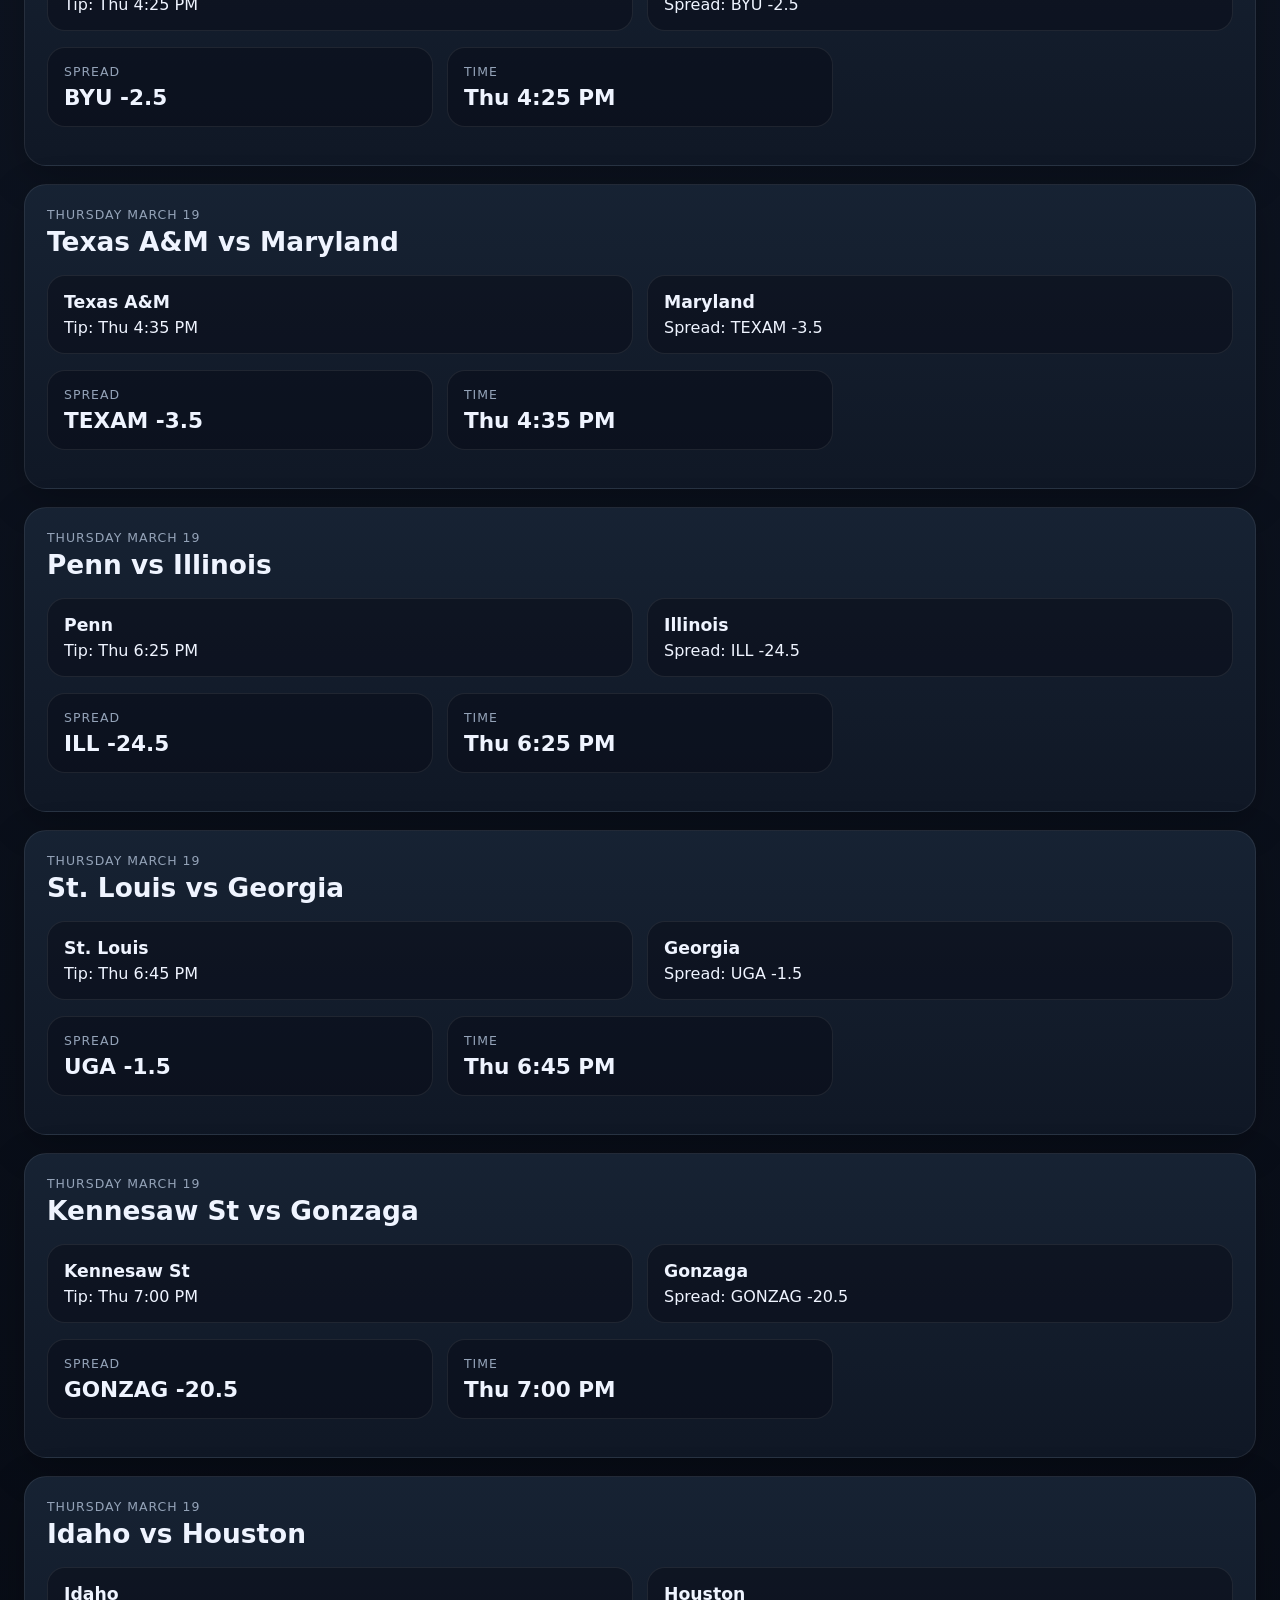
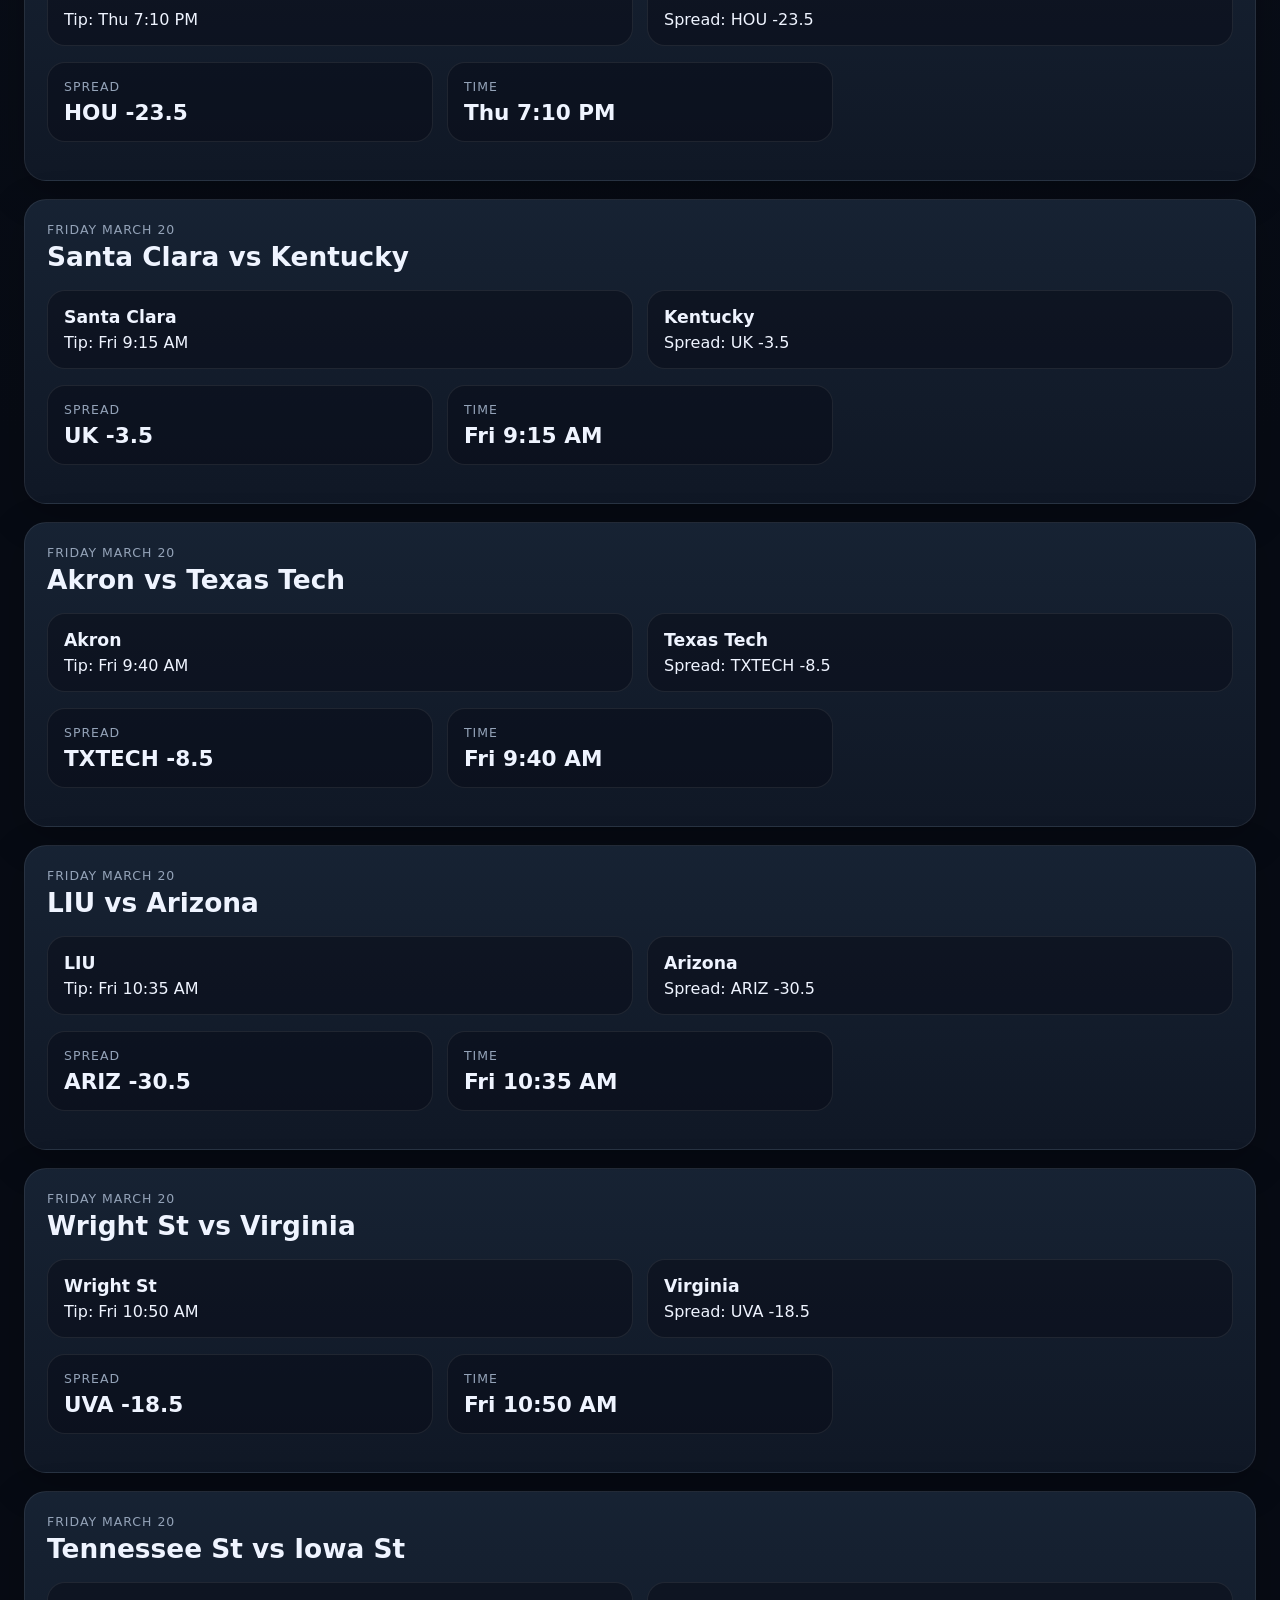
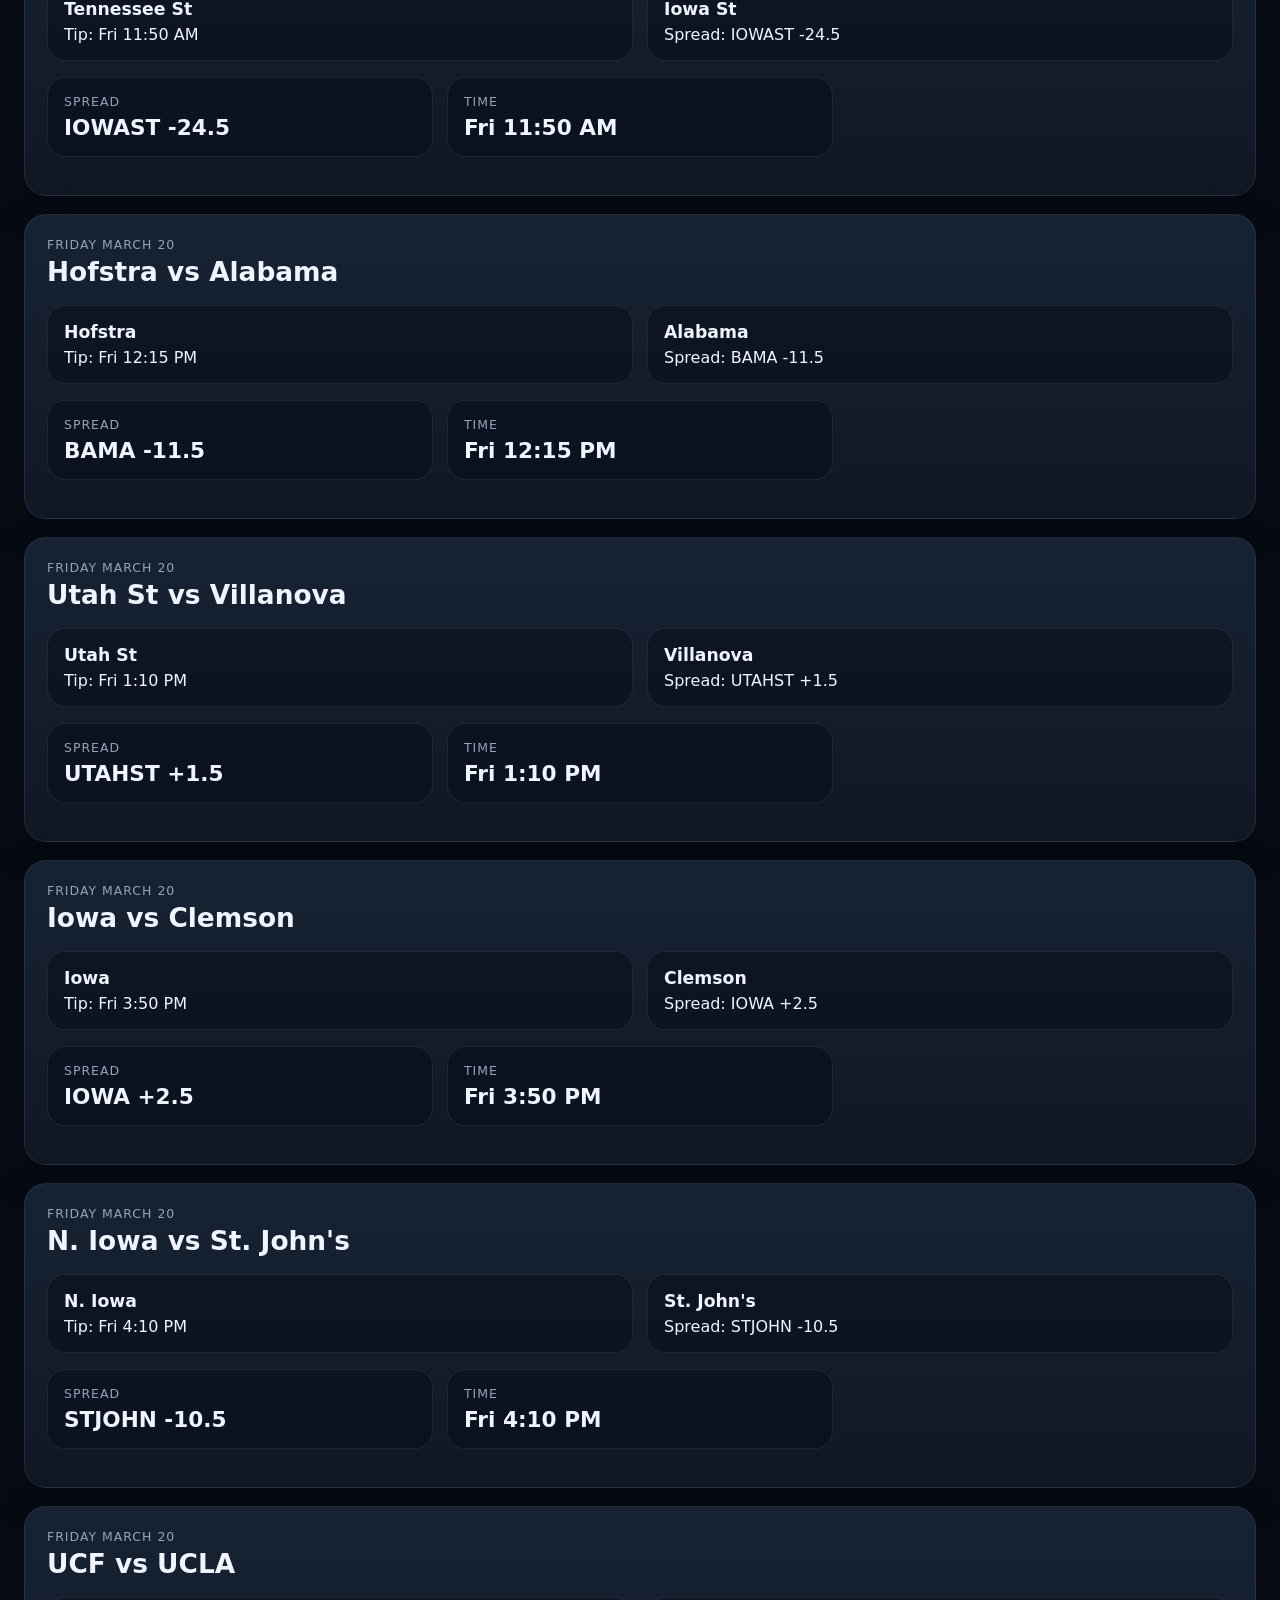
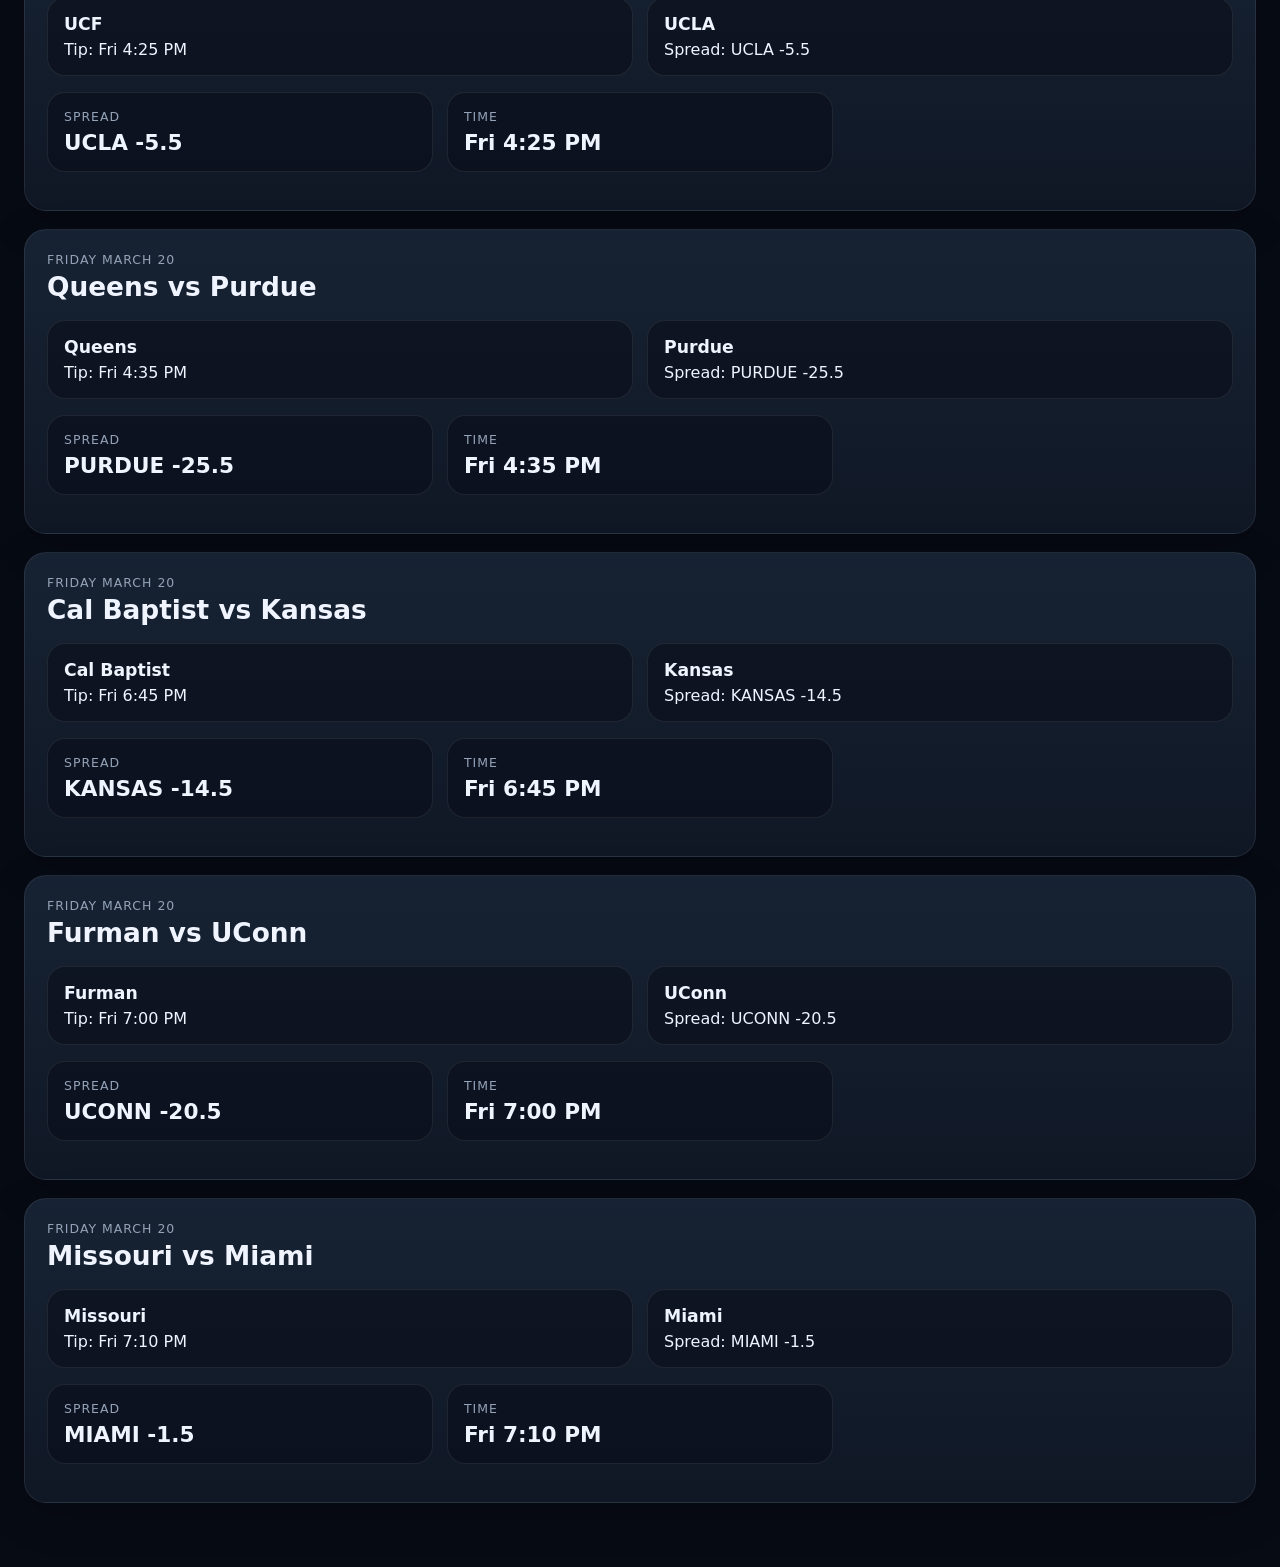
==== commit dad21444: "Clean seeded betting card scaffolding text" ====
--- a/betting.html
+++ b/betting.html
@@ -18,10 +18,6 @@
     <div class="eyebrow">March Madness 32</div>
     <h1>Tournament Betting Hub</h1>
     <p>Premium sportsbook feel. Tournament energy. Real matchup cards with odds, injuries, recent form, and on-demand AI analysis.</p>
-    <div class="hero-links">
-      <a href="./index.html">Project Home</a>
-      <a href="#api-status">API Status</a>
-    </div>
   </header>
 
   <main class="betting-shell">
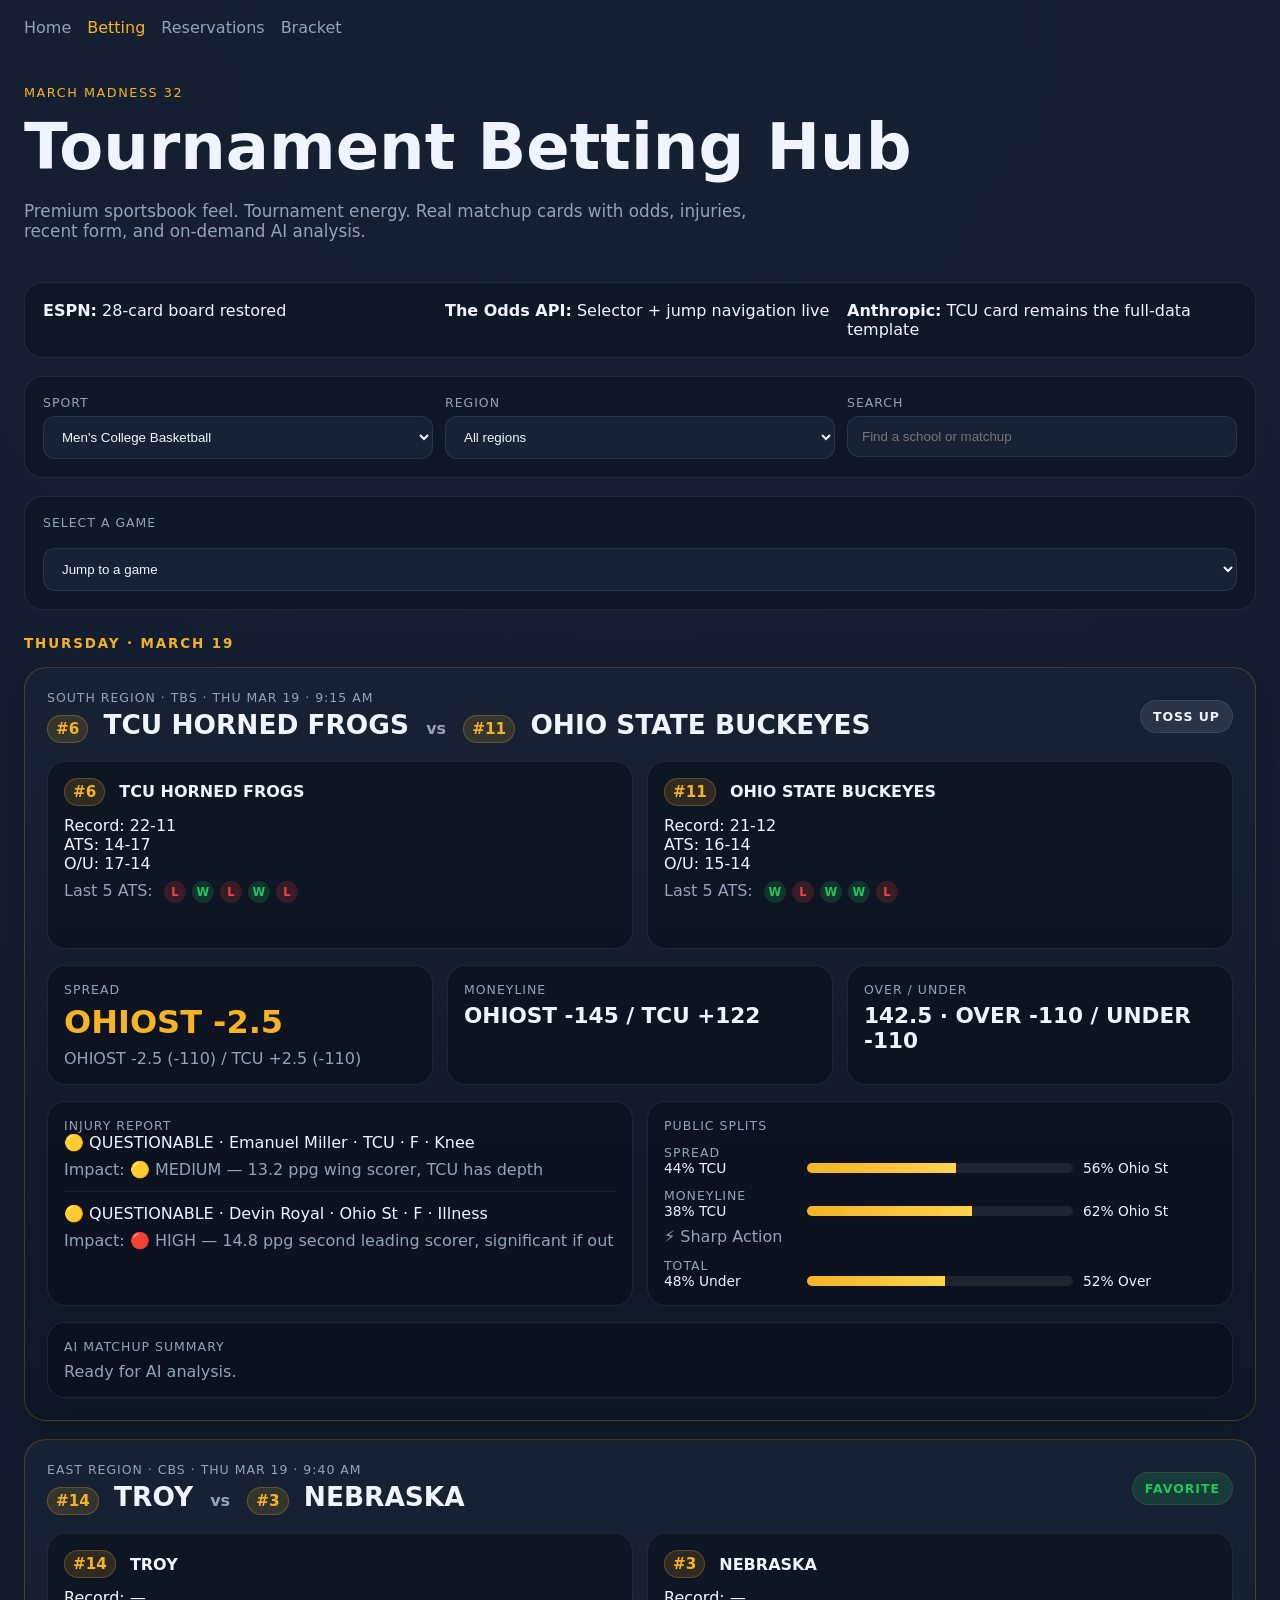
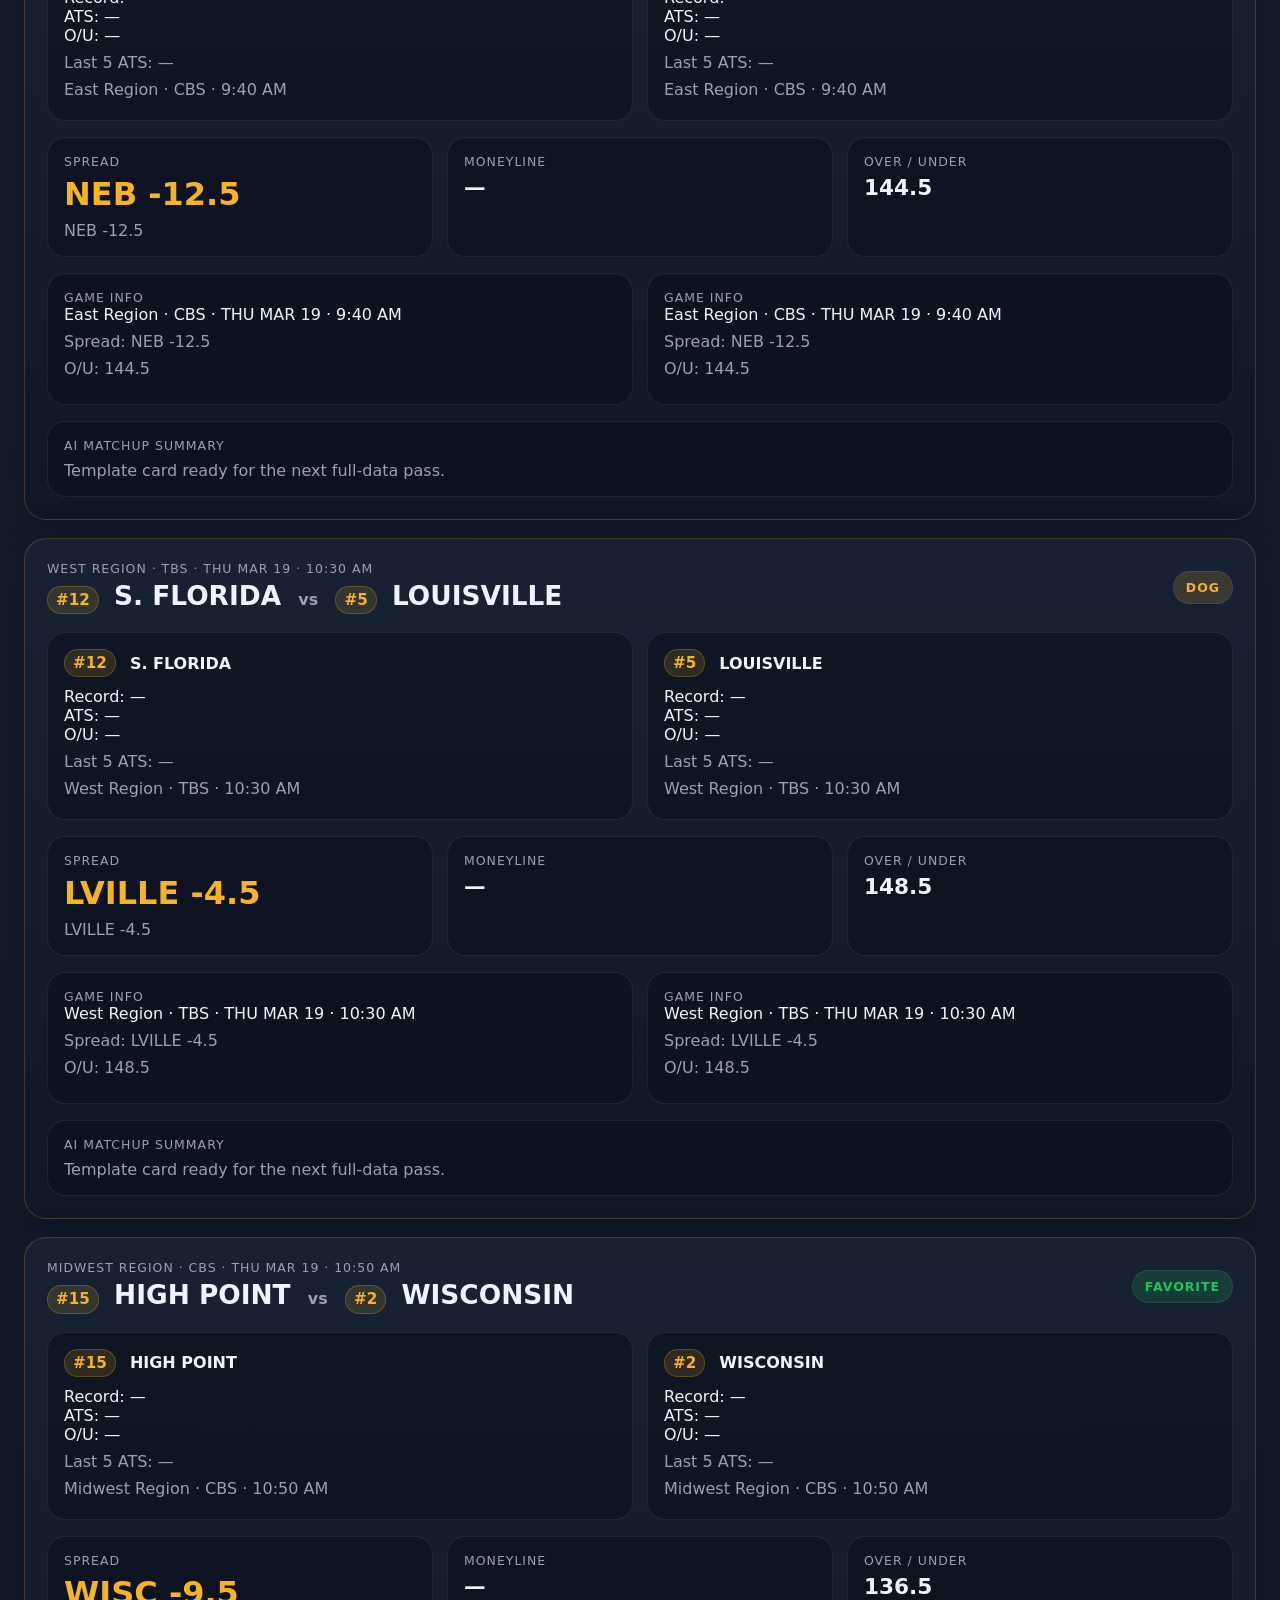
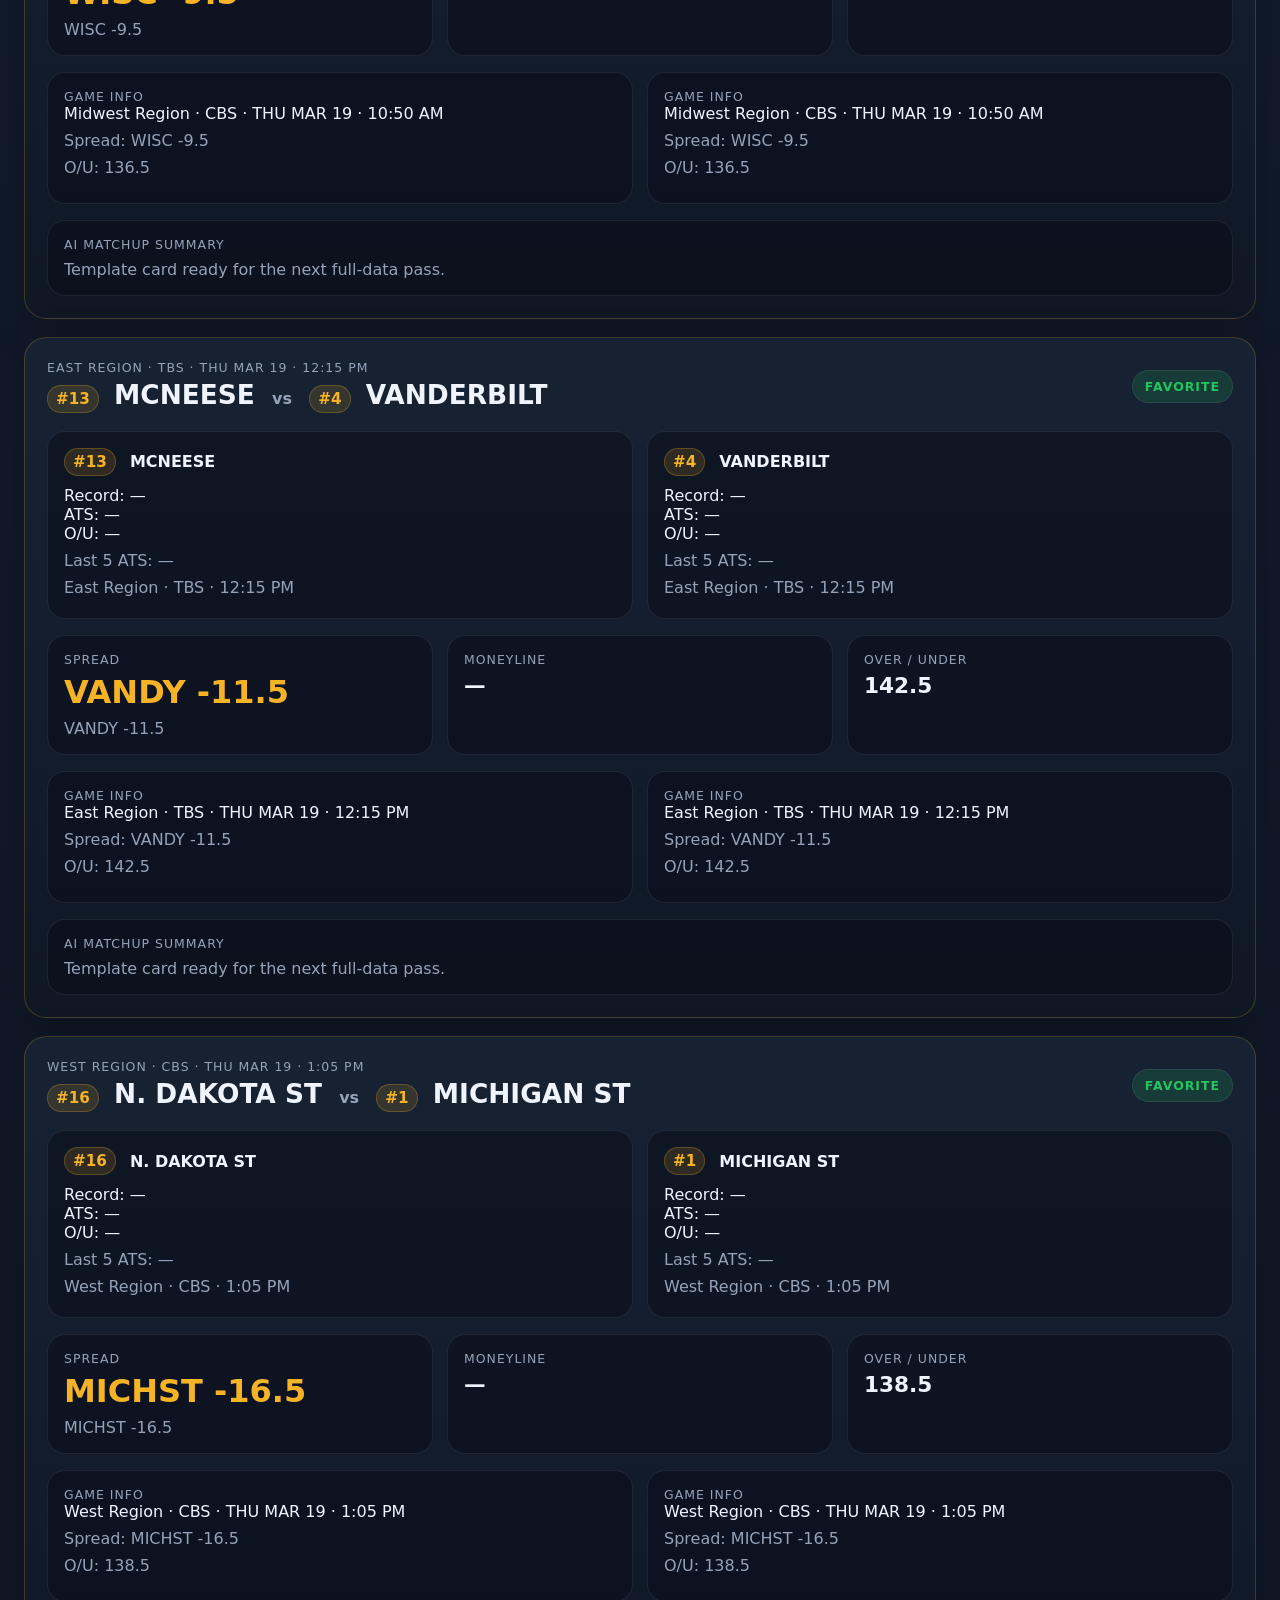
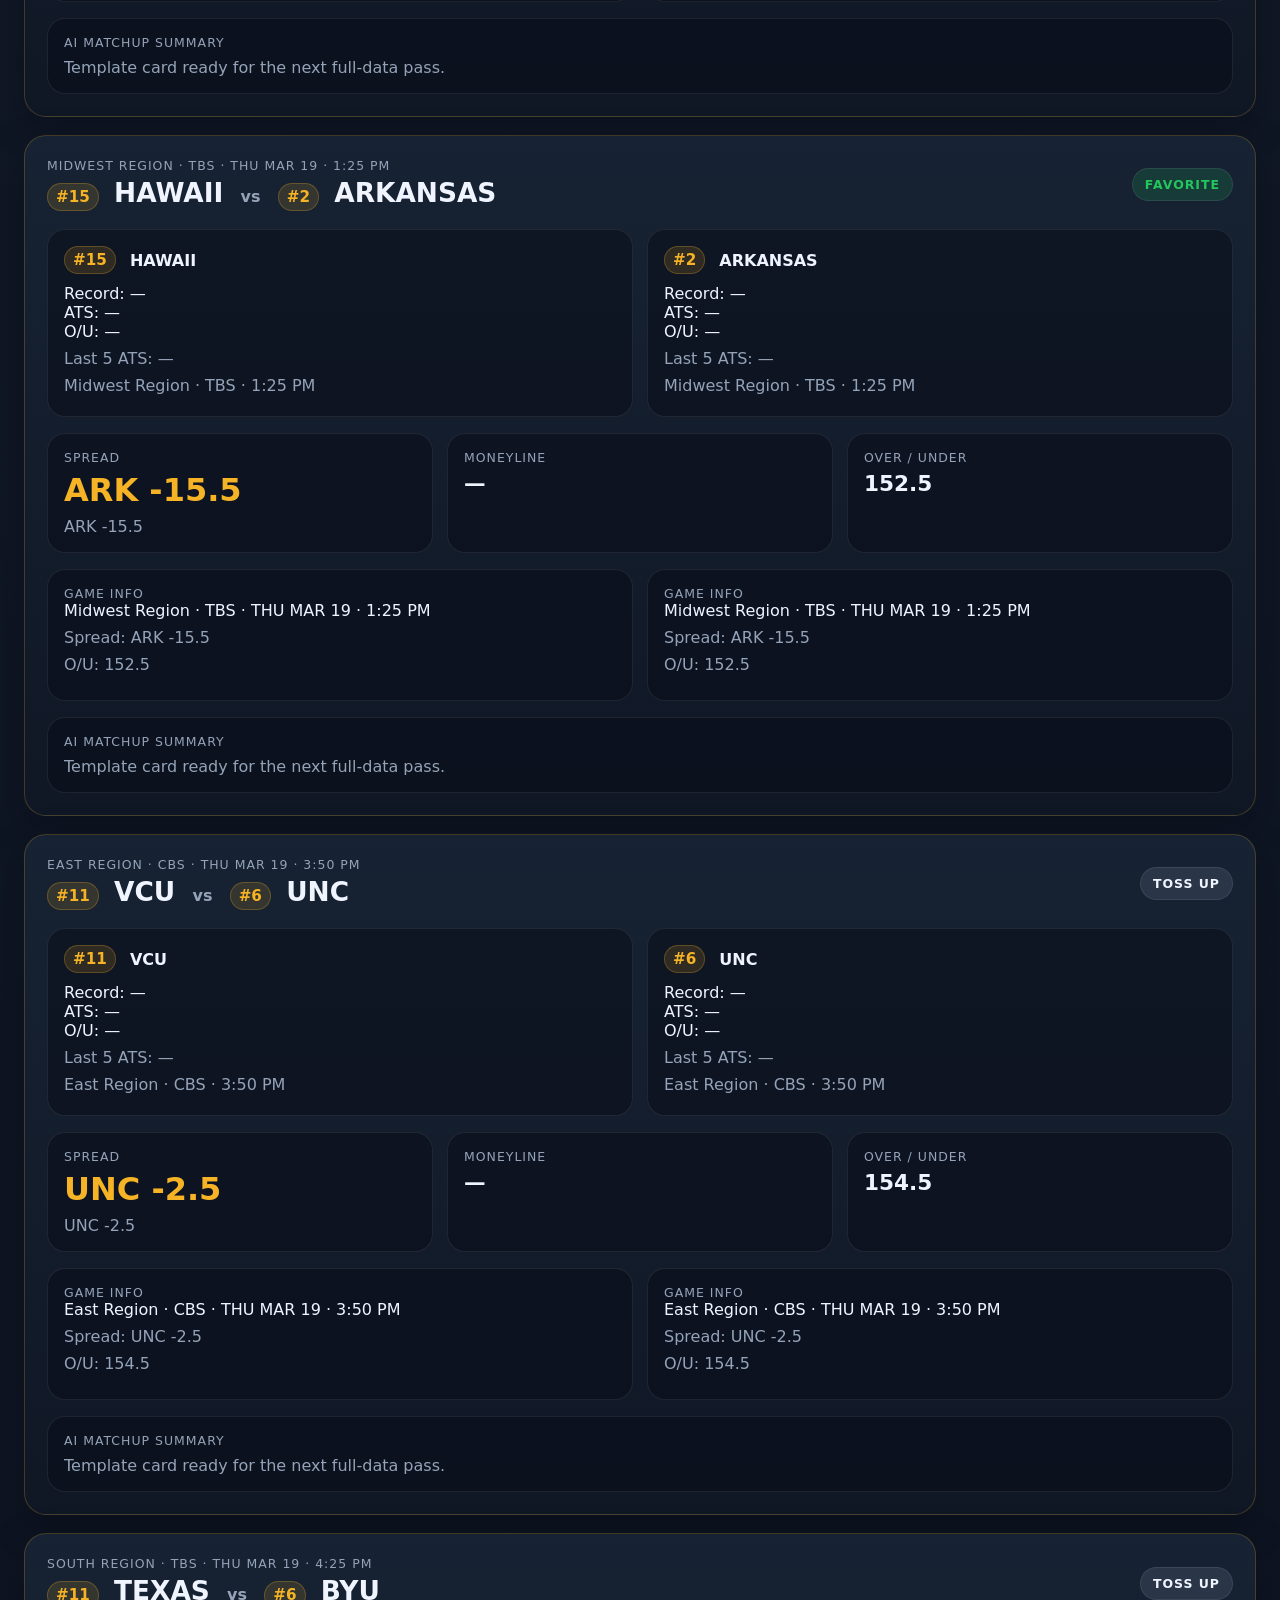
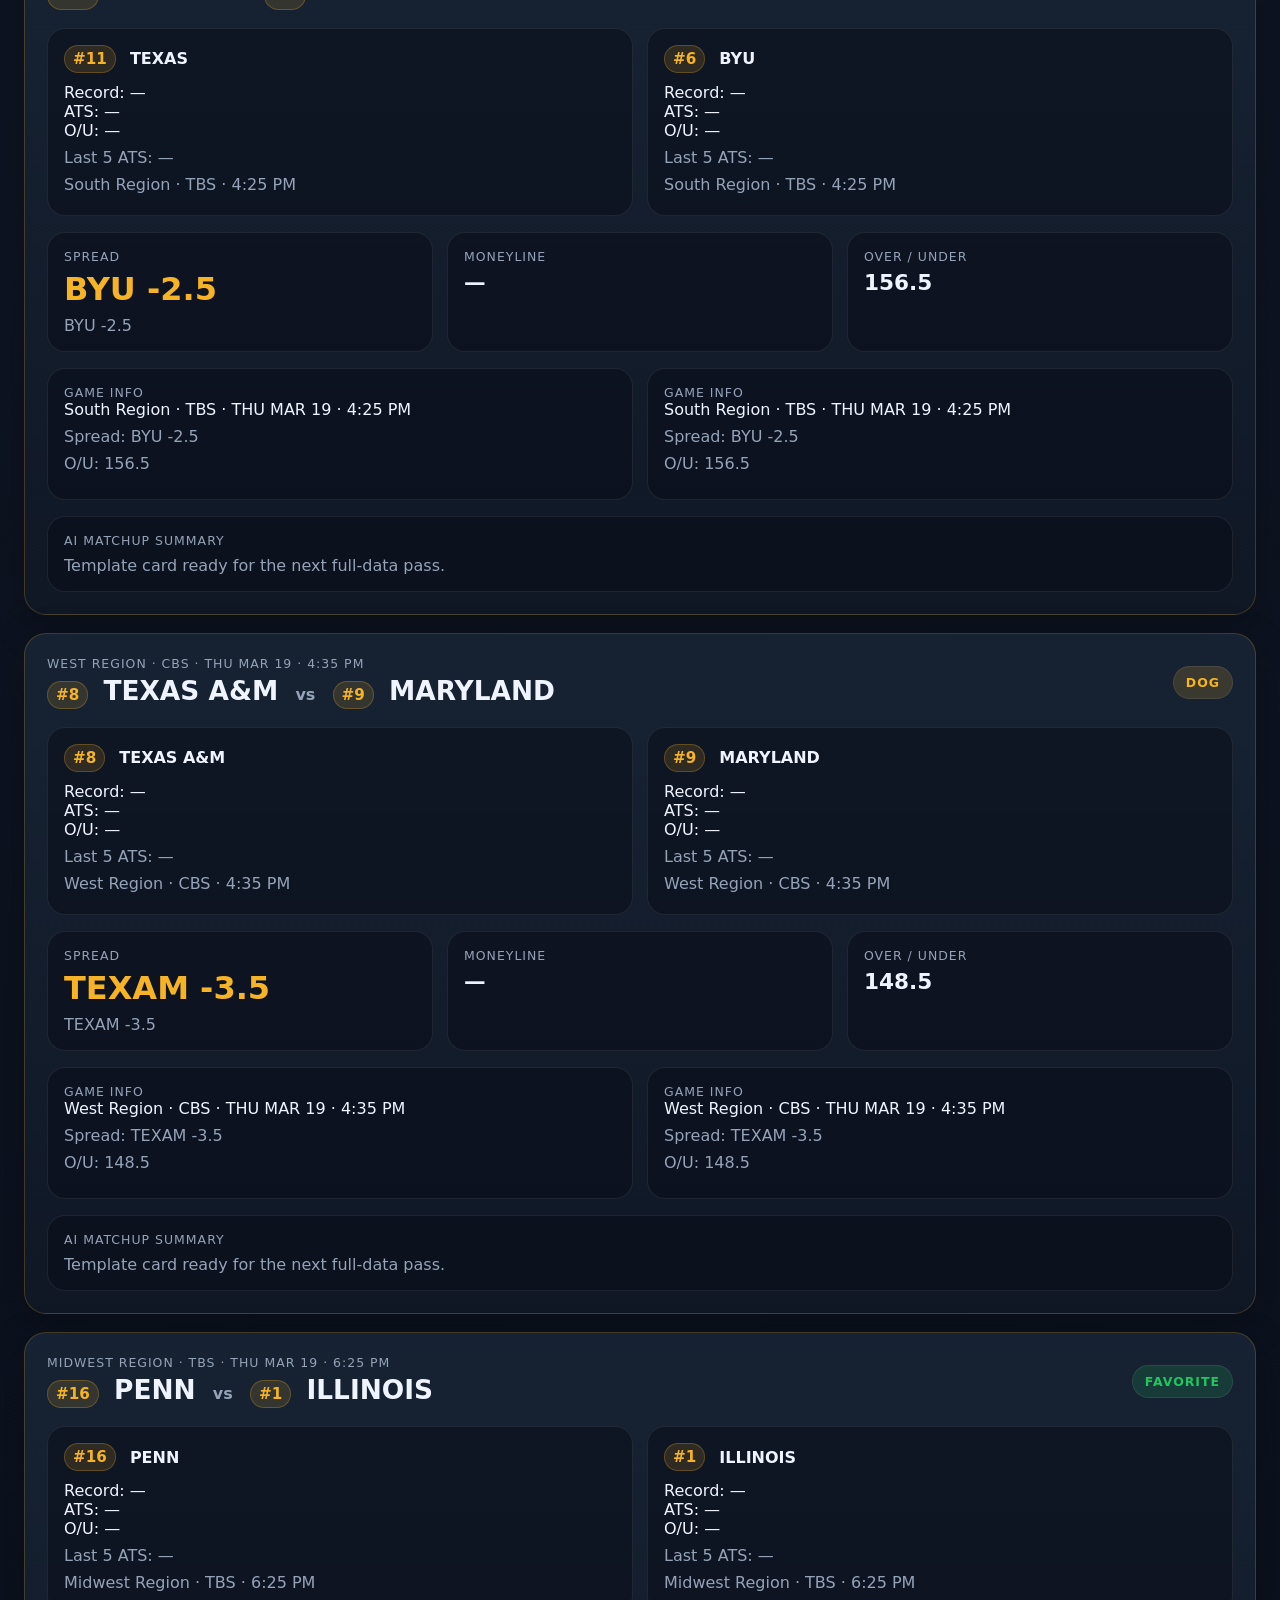
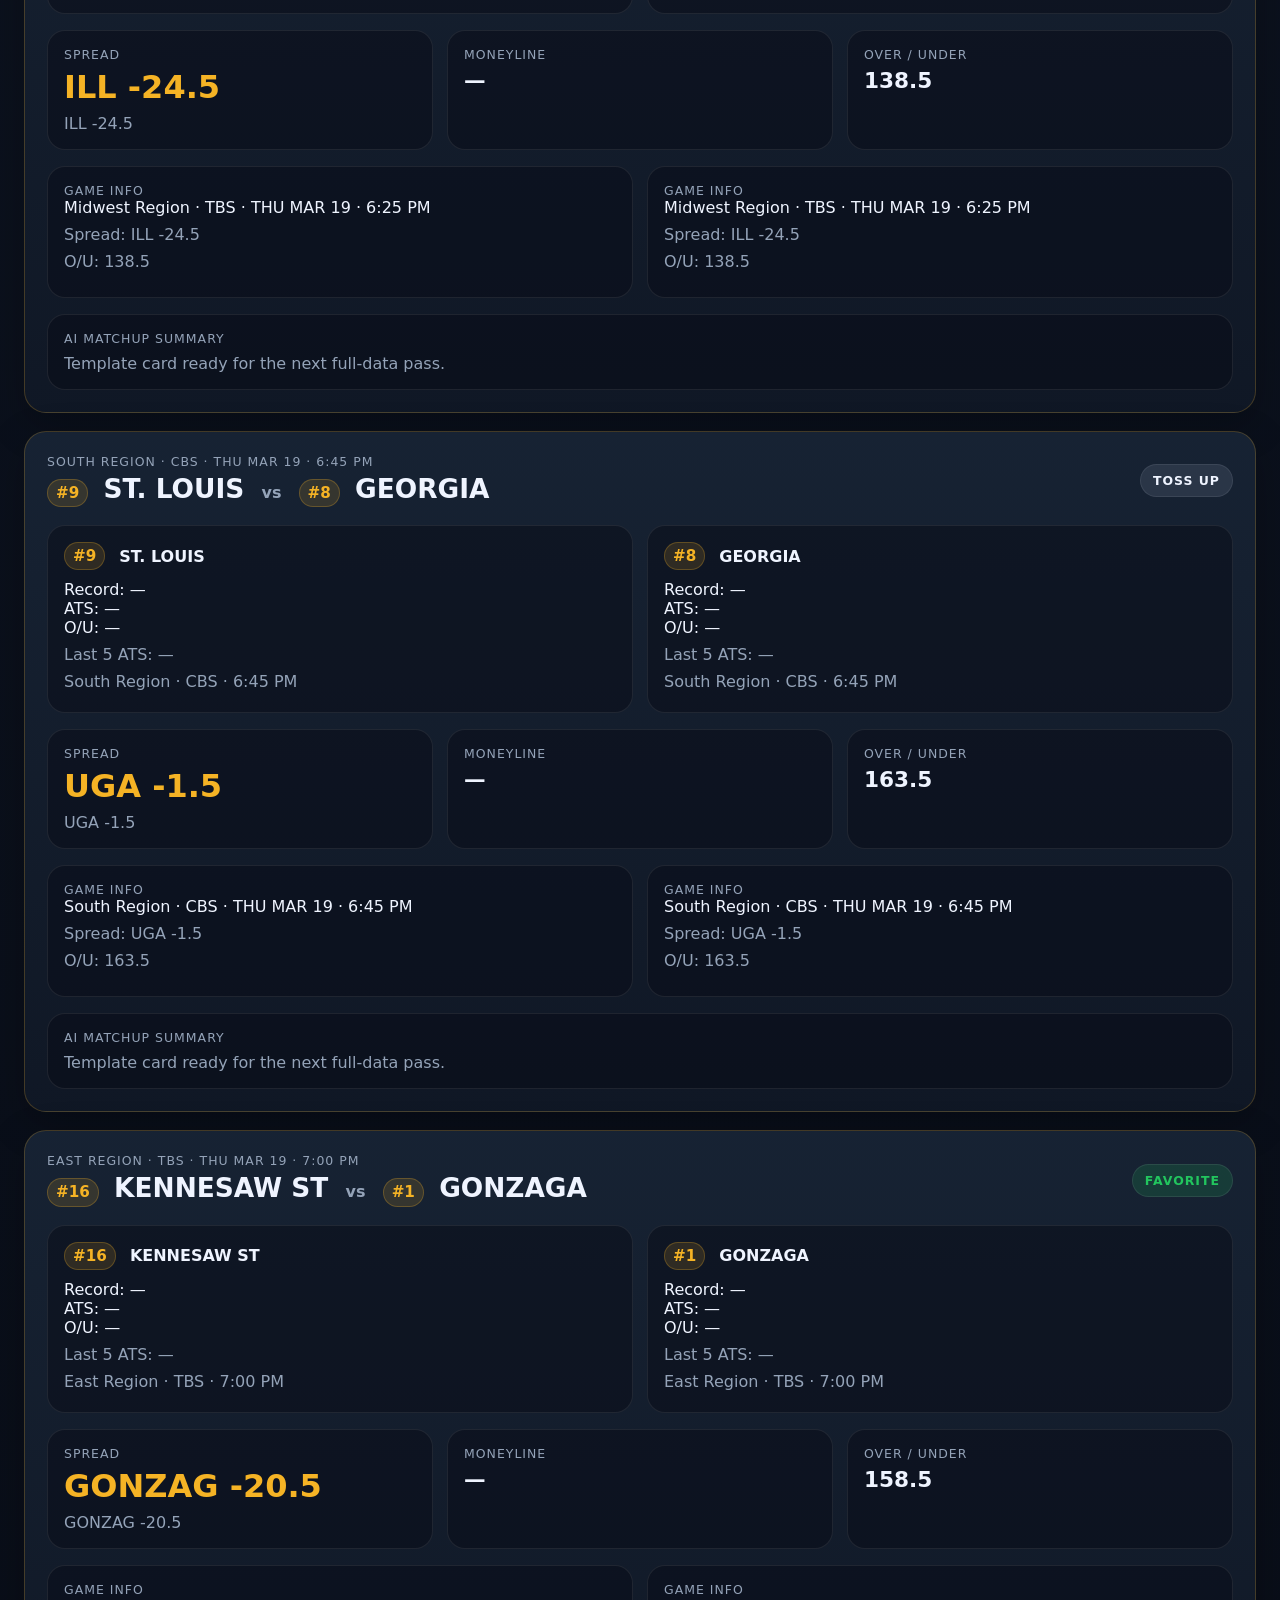
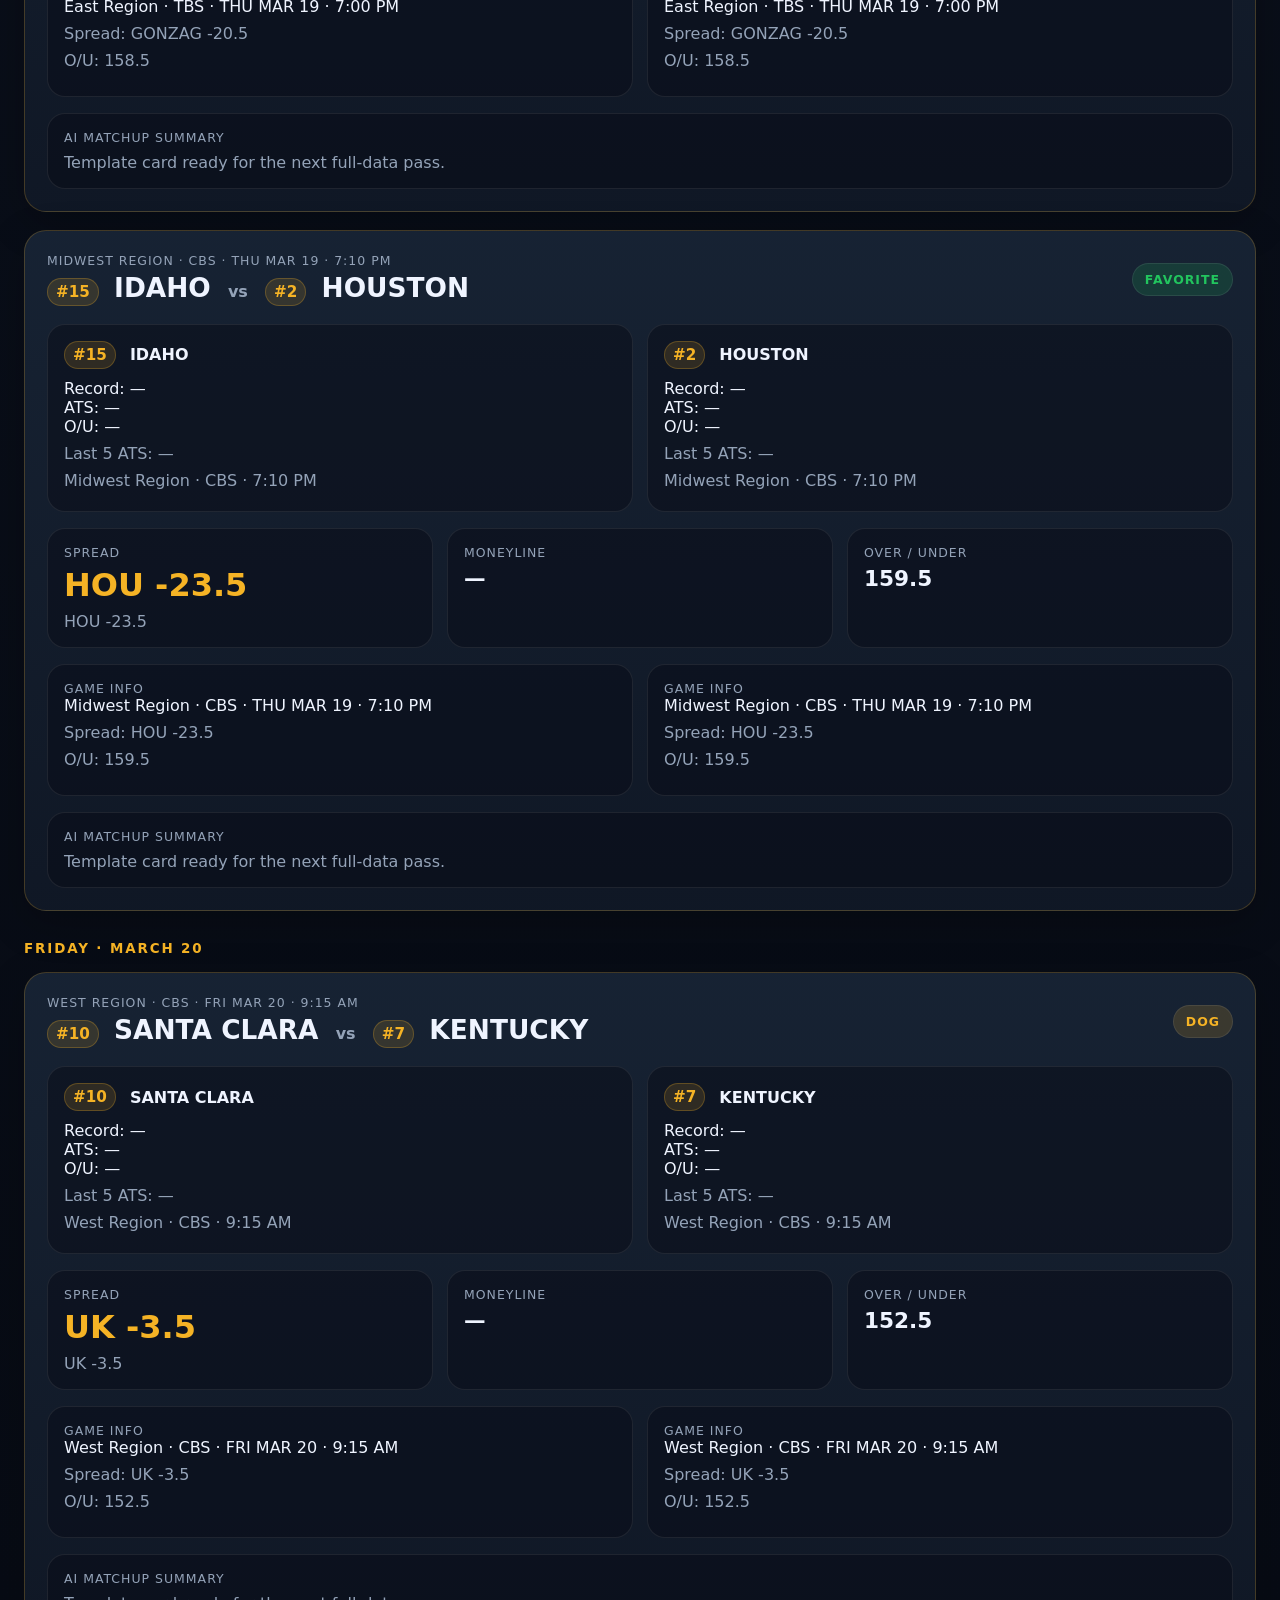
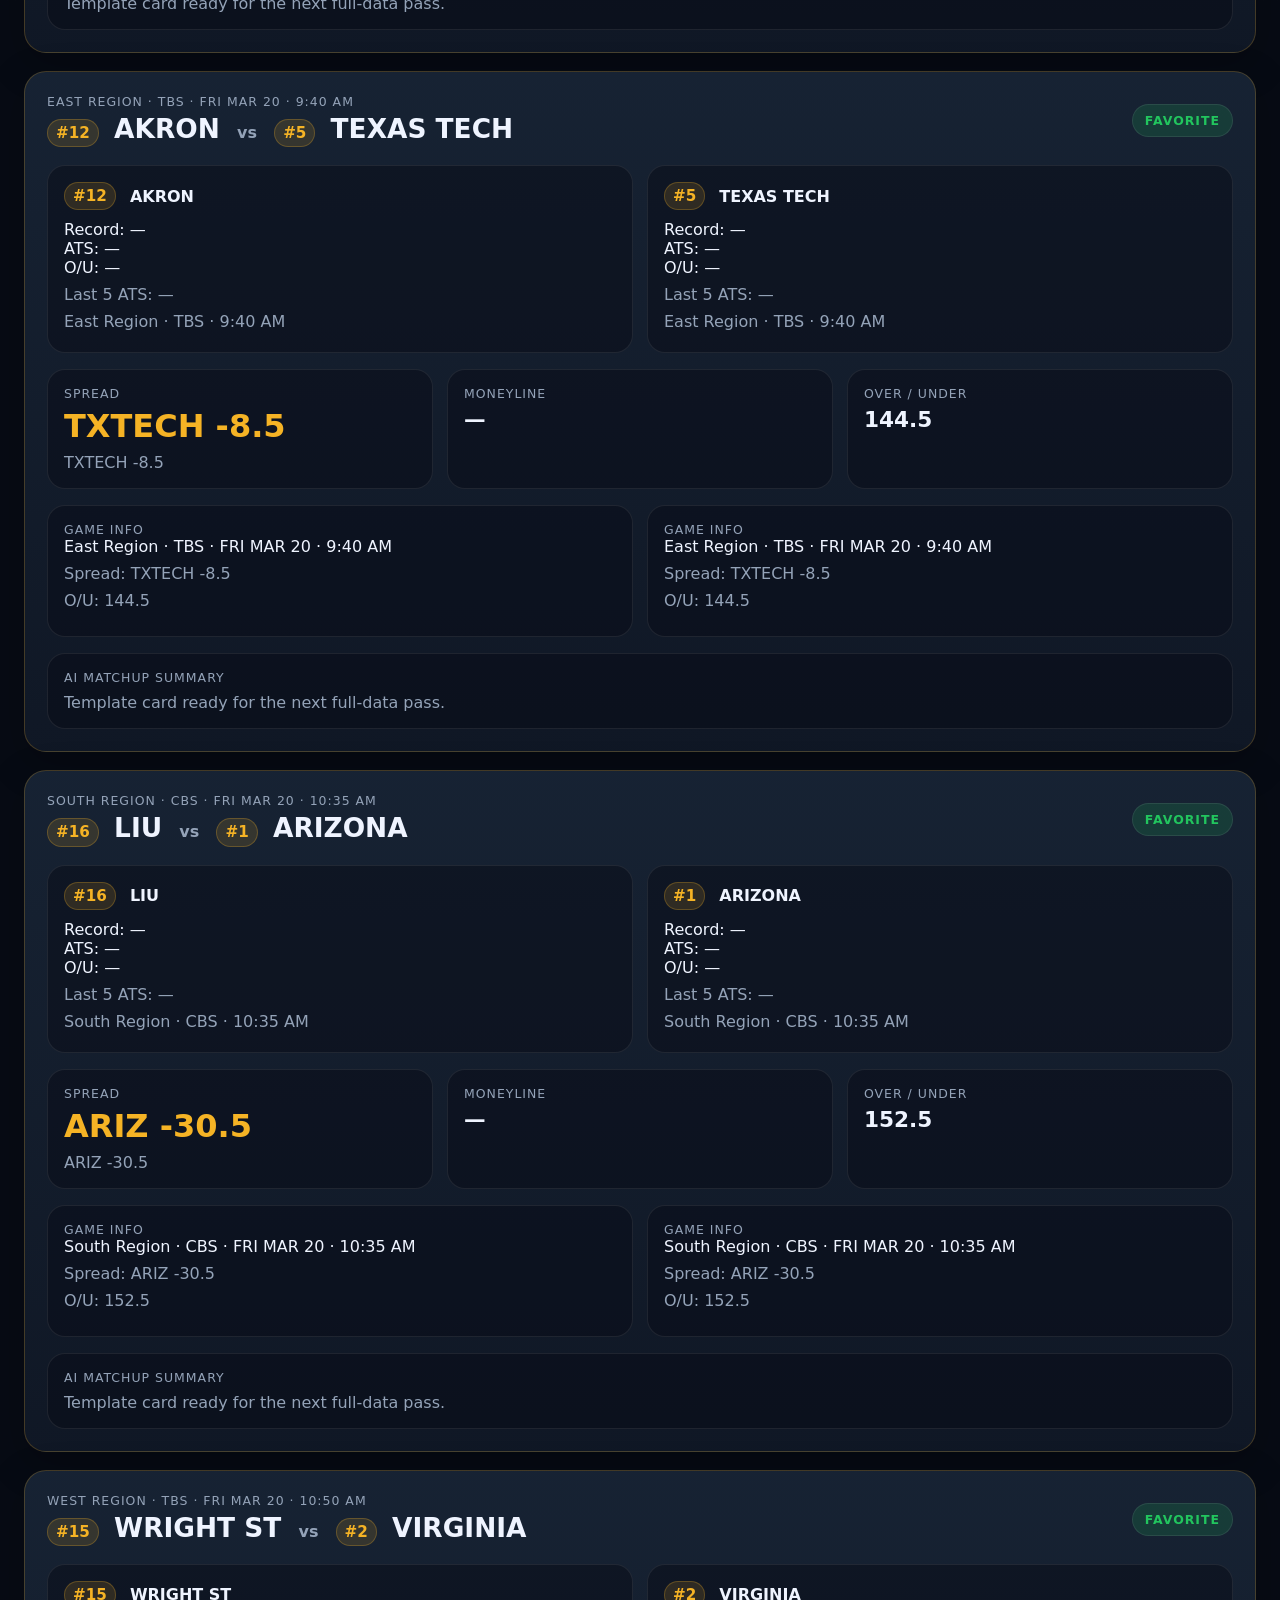
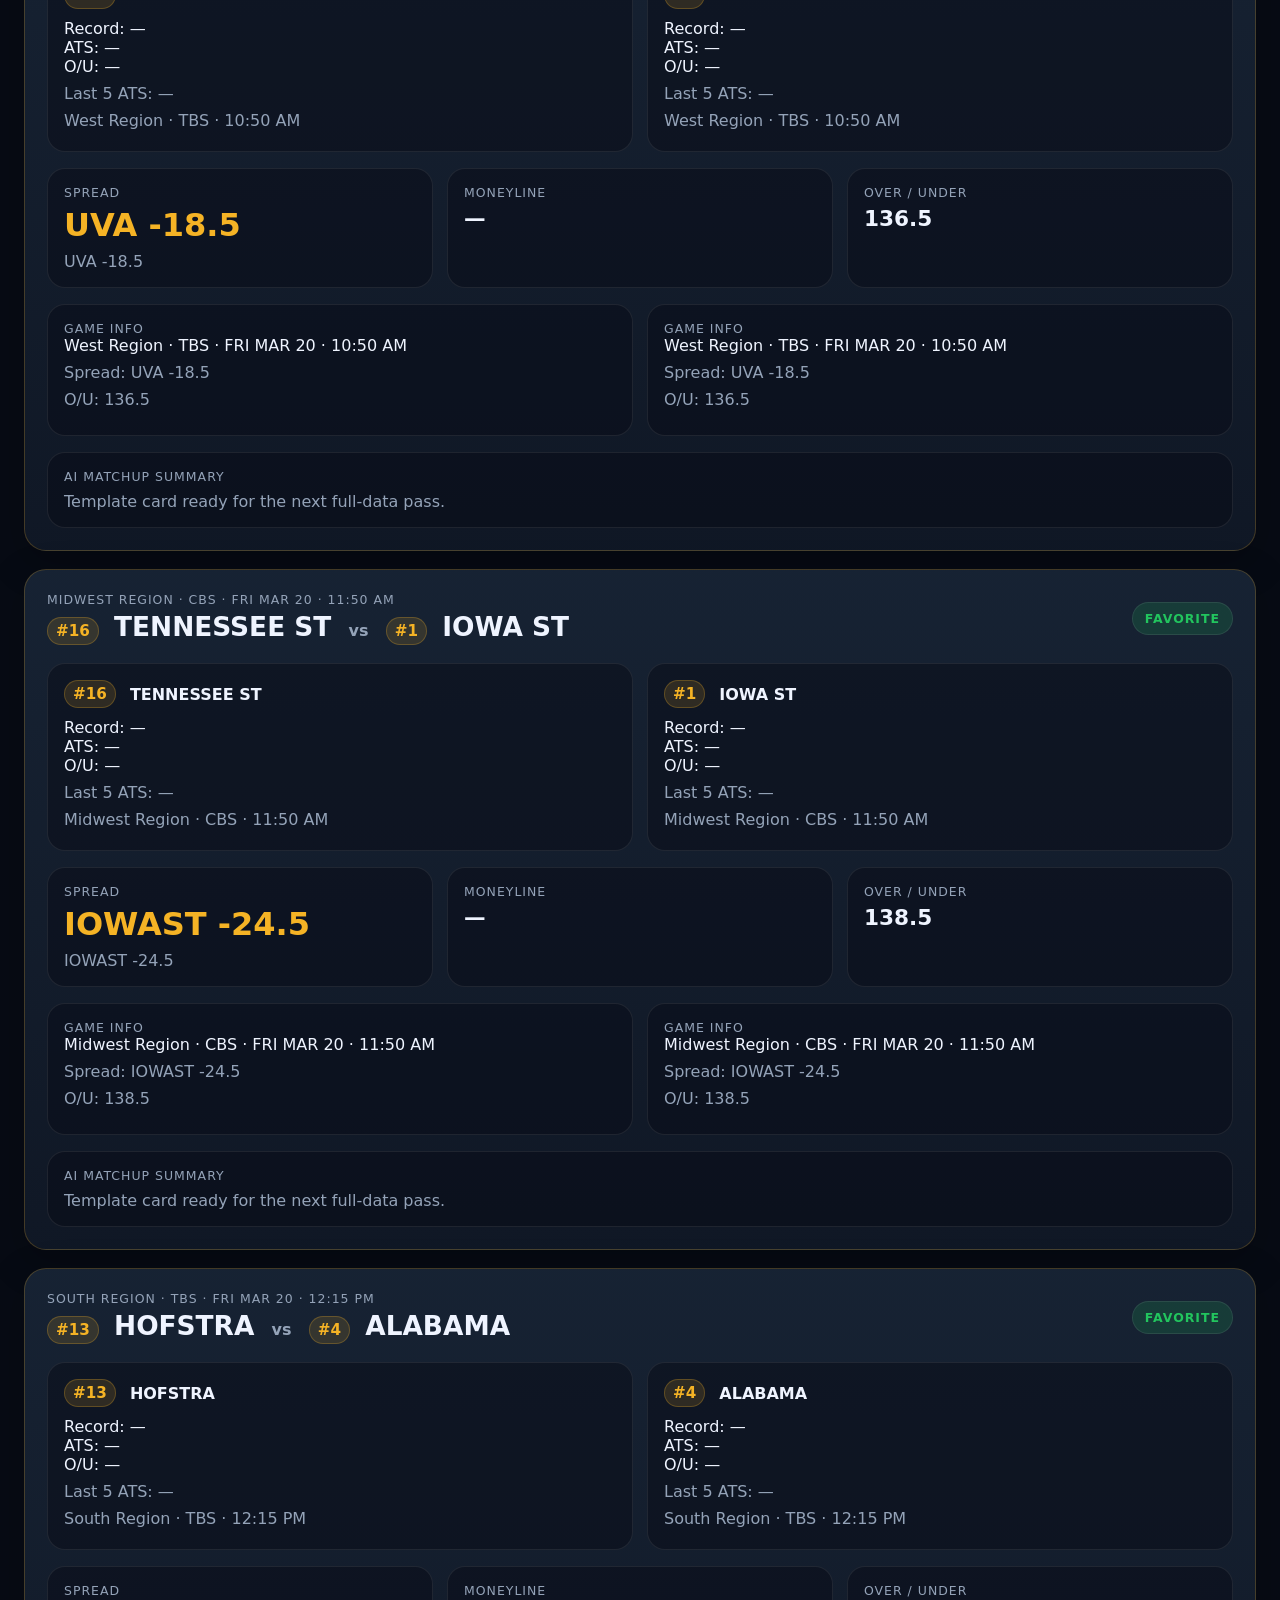
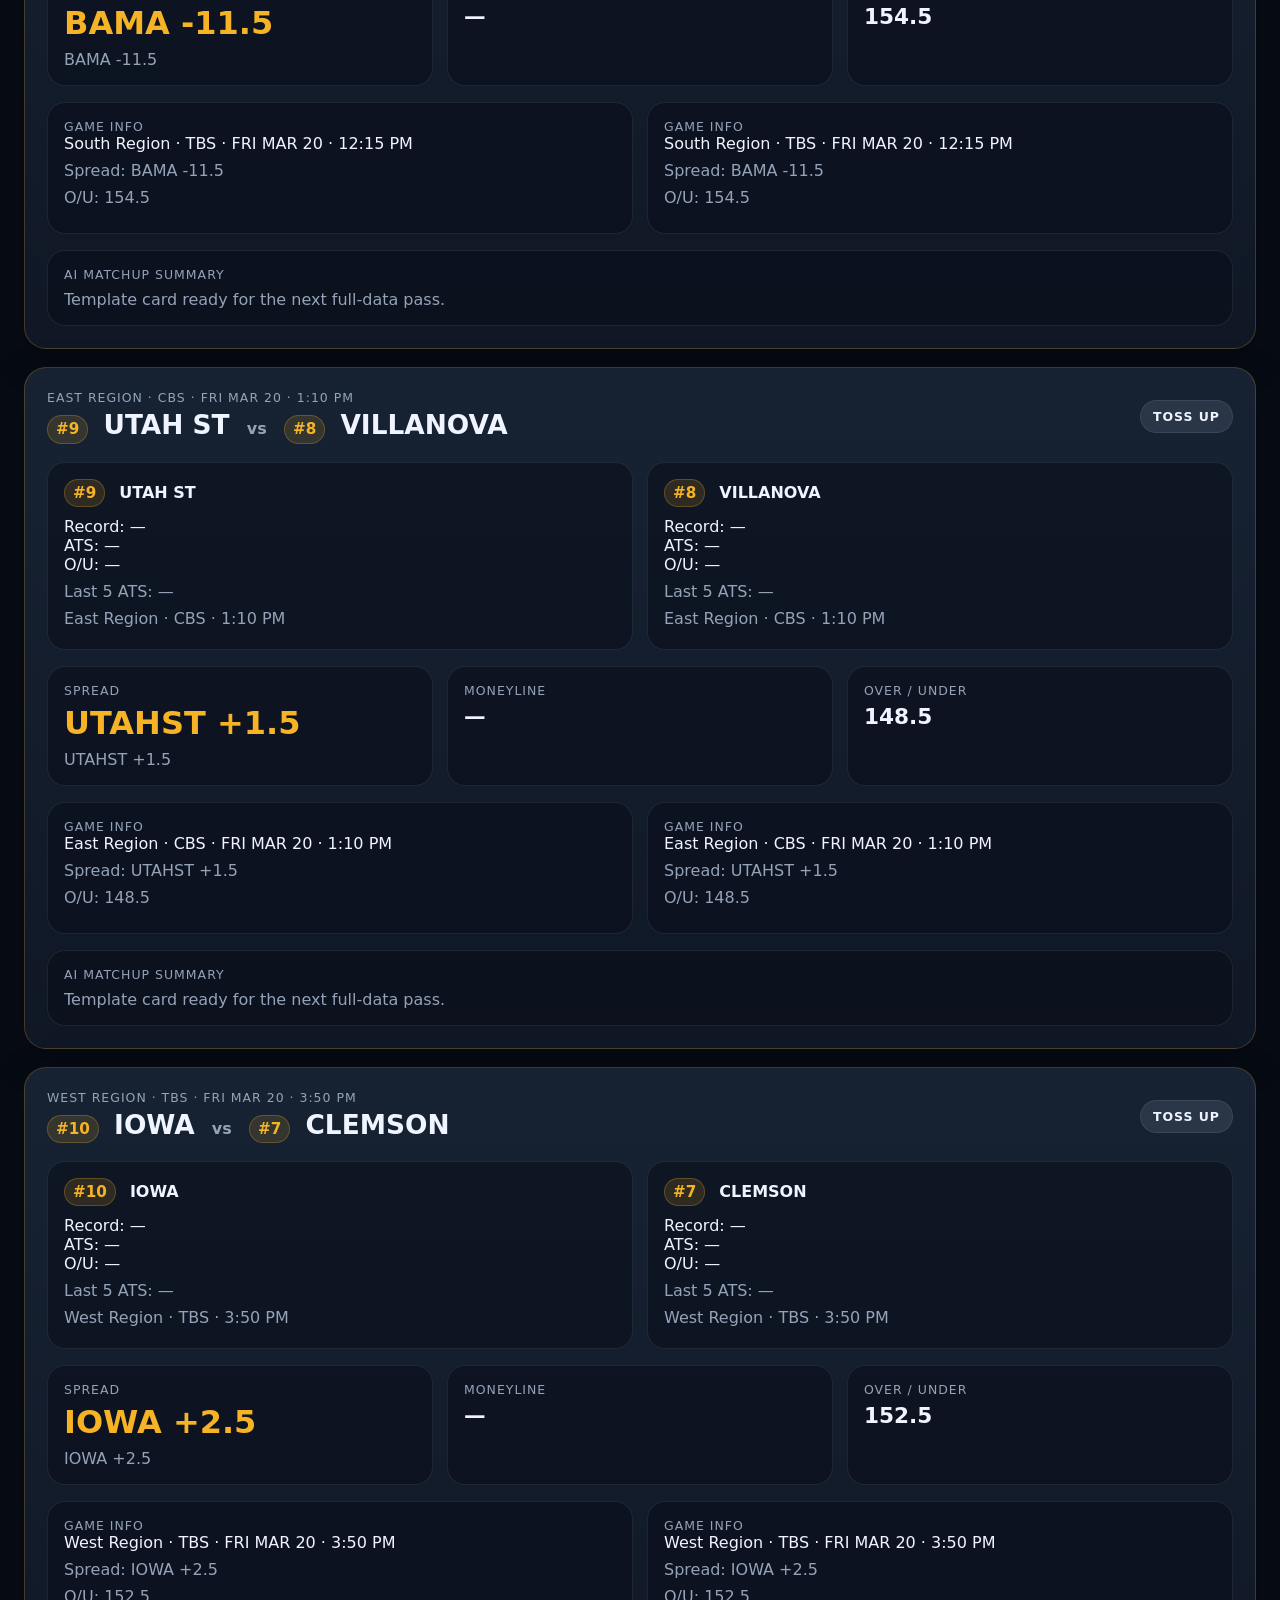
==== commit e5e5dad3: "Restore 28-card board with game selector" ====
--- a/betting.html
+++ b/betting.html
@@ -51,6 +51,11 @@
       </div>
     </section>
 
+    <section class="game-jump-bar">
+      <label for="game-selector">SELECT A GAME</label>
+      <select id="game-selector"></select>
+    </section>
+
     <section id="matchups" class="matchup-grid"></section>
   </main>
 
--- a/style.css
+++ b/style.css
@@ -35,7 +35,7 @@
 .hero-links { display: flex; gap: 14px; margin-top: 18px; }
 .hero-links a { color: var(--gold); text-decoration: none; }
 .betting-shell { max-width: 1280px; margin: 0 auto; padding: 0 24px 64px; }
-.status-bar, .betting-controls {
+.status-bar, .betting-controls, .game-jump-bar {
   display: grid;
   grid-template-columns: repeat(auto-fit, minmax(220px, 1fr));
   gap: 12px;
@@ -45,11 +45,22 @@
   padding: 18px;
   margin-bottom: 18px;
 }
-.betting-controls label { display:block; font-size: 0.78rem; color: var(--muted); margin-bottom: 6px; text-transform: uppercase; letter-spacing: .08em; }
-.betting-controls select, .betting-controls input {
+.betting-controls label, .game-jump-bar label { display:block; font-size: 0.78rem; color: var(--muted); margin-bottom: 6px; text-transform: uppercase; letter-spacing: .08em; }
+.betting-controls select, .betting-controls input, .game-jump-bar select {
   width: 100%; background: var(--surface-2); color: var(--text); border:1px solid var(--border); border-radius: 12px; padding: 12px 14px;
 }
-.matchup-grid { display:grid; gap: 18px; }
+.game-jump-bar { grid-template-columns: 1fr; }
+.matchup-grid { display:grid; gap: 22px; }
+.day-group { display: grid; gap: 16px; }
+.day-group-header {
+  color: var(--gold);
+  text-transform: uppercase;
+  letter-spacing: 0.14em;
+  font-size: 0.84rem;
+  font-weight: 800;
+  padding-top: 8px;
+}
+.day-group-grid { display: grid; gap: 18px; }
 .matchup-card {
   background: linear-gradient(180deg, rgba(23,35,52,0.98), rgba(16,24,38,0.98));
   border: 1px solid var(--border);
@@ -58,8 +69,35 @@
   box-shadow: 0 12px 40px rgba(0,0,0,0.22);
 }
 .matchup-head { display:flex; justify-content:space-between; gap:12px; align-items:flex-start; margin-bottom:18px; }
-.matchup-head h2 { margin:4px 0 0; font-size:1.65rem; }
+.matchup-head h2 { margin:4px 0 0; font-size:1.65rem; line-height: 1.2; }
 .matchup-kicker, .label { color: var(--muted); font-size: .78rem; text-transform: uppercase; letter-spacing: .08em; }
+.seed-badge {
+  display: inline-flex;
+  align-items: center;
+  justify-content: center;
+  min-width: 34px;
+  padding: 4px 8px;
+  margin-right: 6px;
+  border-radius: 999px;
+  background: rgba(245,179,37,0.14);
+  border: 1px solid rgba(245,179,37,0.25);
+  color: var(--gold);
+  font-size: 0.95rem;
+}
+.versus { color: var(--muted); font-size: 1rem; margin: 0 8px; }
+.verdict-badge {
+  display: inline-flex;
+  padding: 8px 12px;
+  border-radius: 999px;
+  font-size: 0.78rem;
+  font-weight: 800;
+  text-transform: uppercase;
+  letter-spacing: 0.08em;
+  border: 1px solid var(--border);
+}
+.verdict-badge.favorite { background: rgba(34,197,94,.16); color: var(--green); }
+.verdict-badge.dog { background: rgba(245,179,37,.16); color: var(--gold); }
+.verdict-badge.toss-up { background: rgba(148,163,184,.16); color: var(--text); }
 .analysis-button {
   border: 0; border-radius: 999px; padding: 12px 16px; background: var(--gold); color:#111827; font-weight:700; cursor:pointer;
 }
@@ -69,7 +107,27 @@
   background: rgba(7,11,20,0.45); border:1px solid var(--border); border-radius: 18px; padding: 16px;
 }
 .odds-grid { grid-template-columns: repeat(3, minmax(0, 1fr)); margin-bottom: 16px; }
+.enriched-odds-grid { align-items: stretch; }
 .odds-box .value { font-size: 1.35rem; font-weight: 800; margin-top: 6px; }
+.big-spread { font-size: 2rem !important; color: var(--gold); }
+.tip-line { color: var(--muted); margin-top: 6px; }
+.team-seed-line { display: flex; align-items: center; gap: 8px; margin-bottom: 10px; font-weight: 800; }
+.featured-card { border-color: rgba(245,179,37,0.22); }
+.featured-head { align-items: center; }
+.featured-odds-grid .odds-box { min-height: 116px; }
+.polished-team-panel { min-height: 154px; }
+.injury-item + .injury-item { margin-top: 12px; padding-top: 12px; border-top: 1px solid rgba(255,255,255,0.06); }
+.compact-meta-card { min-height: 132px; }
+.gold-flash {
+  animation: goldFlash 1.2s ease;
+  border-color: rgba(245,179,37,0.9);
+  box-shadow: 0 0 0 2px rgba(245,179,37,0.28), 0 18px 48px rgba(0,0,0,0.28);
+}
+@keyframes goldFlash {
+  0% { border-color: rgba(245,179,37,0.2); box-shadow: 0 12px 40px rgba(0,0,0,0.22); }
+  50% { border-color: rgba(245,179,37,1); box-shadow: 0 0 0 3px rgba(245,179,37,0.35), 0 20px 50px rgba(0,0,0,0.3); }
+  100% { border-color: rgba(245,179,37,0.2); box-shadow: 0 12px 40px rgba(0,0,0,0.22); }
+}
 .meta-grid { grid-template-columns: repeat(auto-fit, minmax(240px, 1fr)); margin-bottom: 16px; }
 .analysis-copy { margin: 8px 0 0; color: var(--muted); }
 @media (max-width: 700px) {
